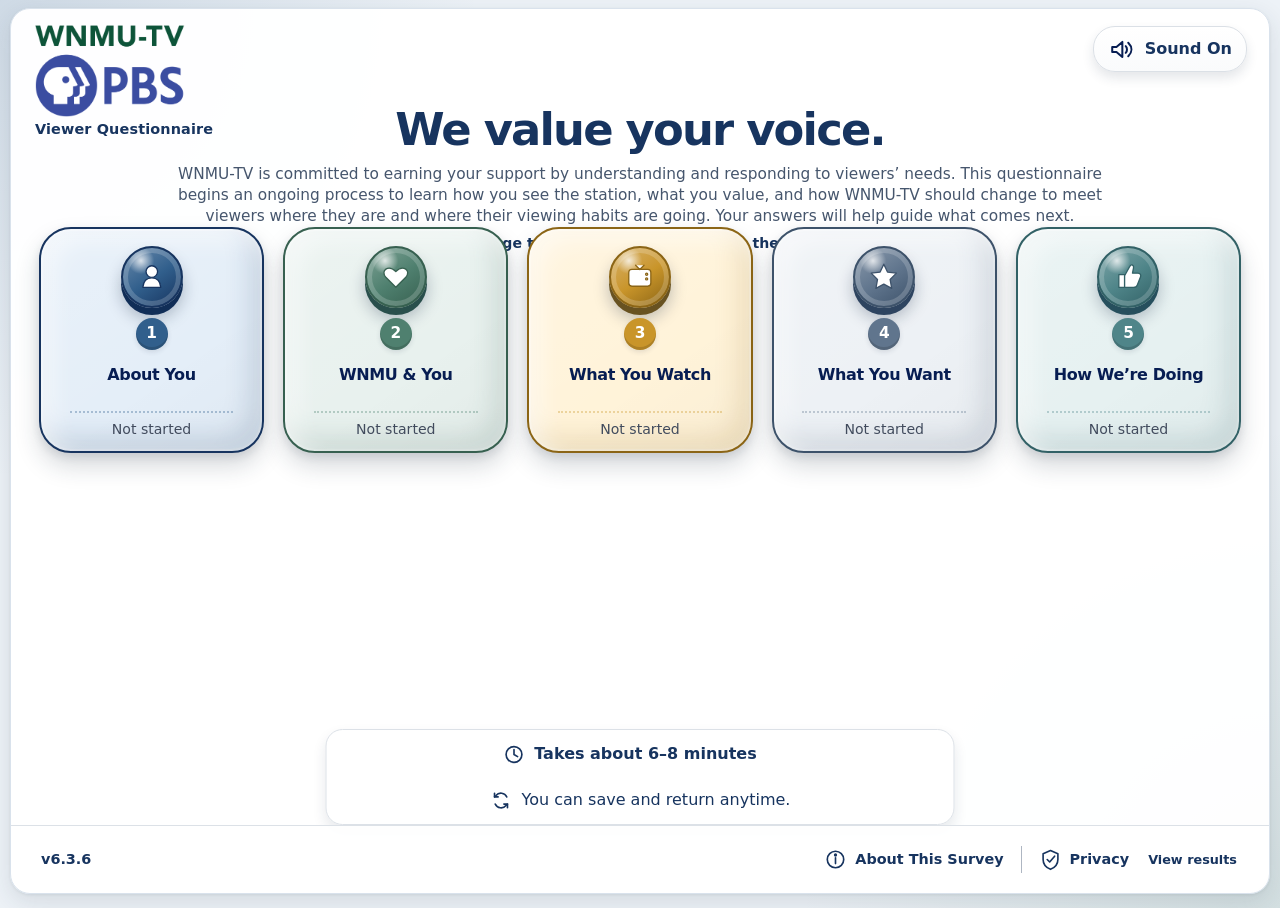
==== index.html @ c51ee801 "Add compact desktop landing layout" ====
<!doctype html>
<html lang="en">
<head>
  <meta charset="utf-8" />
  <meta name="viewport" content="width=device-width, initial-scale=1" />
  <meta name="description" content="WNMU-TV viewer questionnaire about viewing habits, programming interests, and community needs." />
  <meta name="theme-color" content="#17345f" />
  <title>WNMU-TV Viewer Questionnaire</title>
  <link rel="stylesheet" href="css/styles.css" />
  <link rel="stylesheet" href="css/questionnaire-revision.css" />
  <link rel="stylesheet" href="css/phone-layout.css" />
  <link rel="stylesheet" href="css/stage-interface.css?v=6.3.6" />
  <link rel="stylesheet" href="css/brand.css?v=6.3.6" />
</head>
<body class="public-survey-page approved-stage-interface">
  <a class="skip-link" href="#stageHub">Skip to questionnaire stages</a>

  <main id="surveyApp" class="survey-frame" data-view="hub" aria-label="WNMU-TV Viewer Questionnaire">
    <div class="brand-block" aria-label="WNMU-TV Viewer Questionnaire">
      <img class="brand-logo" src="assets/WNMU-TV_Logo_2-Line.png" alt="WNMU-TV PBS" />
      <span class="wordmark-sub">Viewer Questionnaire</span>
    </div>

    <button class="sound-toggle" id="soundToggle" type="button" aria-pressed="true">Sound On</button>

    <section id="welcomePanel" class="welcome-panel app-panel">
      <div class="welcome-copy">
        <h1 id="survey-title">We value your voice.</h1>
        <p class="lead">WNMU-TV is committed to earning your support by understanding and responding to viewers’ needs. This questionnaire begins an ongoing process to learn how you see the station, what you value, and how WNMU-TV should change to meet viewers where they are and where their viewing habits are going. Your answers will help guide what comes next.</p>
        <p class="welcome-instruction">Choose any stage to begin. You may complete them in any order.</p>
      </div>

      <div id="resumeBlock" class="resume-block" hidden>
        <div>
          <strong>Your answers are saved.</strong>
          <p id="resumeDetails"></p>
        </div>
        <div class="button-row">
          <button class="button primary" id="resumeSurvey" type="button">Continue where I left off</button>
          <button class="button quiet" id="discardDraft" type="button">Start over</button>
        </div>
      </div>

      <div class="survey-facts" aria-label="Questionnaire details">
        <span class="survey-fact">
          <svg viewBox="0 0 32 32" aria-hidden="true"><circle cx="16" cy="16" r="11" /><path d="M16 9v7l5 3" /></svg>
          <strong>Takes about 6–8 minutes</strong>
        </span>
        <span class="fact-divider" aria-hidden="true"></span>
        <span class="survey-fact">
          <svg viewBox="0 0 32 32" aria-hidden="true"><path d="M24 11a9 9 0 0 0-15-2l-2 2" /><path d="M7 6v5h5" /><path d="M8 21a9 9 0 0 0 15 2l2-2" /><path d="M25 26v-5h-5" /></svg>
          <span>You can save and return anytime.</span>
        </span>
      </div>
    </section>

    <nav id="stageHub" class="stage-hub" aria-label="Questionnaire stages">
      <button class="stage-card stage-blue" type="button" data-stage-id="about_you" data-status="not_started" style="--stage-progress:0%;">
        <span class="stage-icon" aria-hidden="true">
          <svg viewBox="0 0 64 64"><circle cx="32" cy="22" r="11" /><path d="M15 52c1-12 8-18 17-18s16 6 17 18z" /></svg>
        </span>
        <span class="stage-number">1</span>
        <strong>About You</strong>
        <span class="stage-divider" aria-hidden="true"></span>
        <span class="stage-status">Not started</span>
        <span class="stage-gray-sweep" aria-hidden="true"></span>
      </button>

      <button class="stage-card stage-green" type="button" data-stage-id="wnmu_you" data-status="not_started" style="--stage-progress:0%;">
        <span class="stage-icon" aria-hidden="true">
          <svg viewBox="0 0 64 64"><path d="M32 52 13 33C2 20 18 8 32 22 46 8 62 20 51 33z" /></svg>
        </span>
        <span class="stage-number">2</span>
        <strong>WNMU &amp; You</strong>
        <span class="stage-divider" aria-hidden="true"></span>
        <span class="stage-status">Not started</span>
        <span class="stage-gray-sweep" aria-hidden="true"></span>
      </button>

      <button class="stage-card stage-orange" type="button" data-stage-id="what_watch" data-status="not_started" style="--stage-progress:0%;">
        <span class="stage-icon" aria-hidden="true">
          <svg viewBox="0 0 64 64"><rect x="11" y="18" width="42" height="32" rx="6" /><path d="m24 10 8 8 8-8" /><circle cx="45" cy="27" r="2" /><circle cx="45" cy="36" r="2" /></svg>
        </span>
        <span class="stage-number">3</span>
        <strong>What You Watch</strong>
        <span class="stage-divider" aria-hidden="true"></span>
        <span class="stage-status">Not started</span>
        <span class="stage-gray-sweep" aria-hidden="true"></span>
      </button>

      <button class="stage-card stage-purple" type="button" data-stage-id="what_want" data-status="not_started" style="--stage-progress:0%;">
        <span class="stage-icon" aria-hidden="true">
          <svg viewBox="0 0 64 64"><path d="m32 8 7 15 17 2-12 12 3 17-15-8-15 8 3-17L8 25l17-2z" /></svg>
        </span>
        <span class="stage-number">4</span>
        <strong>What You Want</strong>
        <span class="stage-divider" aria-hidden="true"></span>
        <span class="stage-status">Not started</span>
        <span class="stage-gray-sweep" aria-hidden="true"></span>
      </button>

      <button class="stage-card stage-teal" type="button" data-stage-id="how_doing" data-status="not_started" style="--stage-progress:0%;">
        <span class="stage-icon" aria-hidden="true">
          <svg viewBox="0 0 64 64"><path d="M24 52H13V28h11z" /><path d="M24 30 34 12c3-5 8-2 7 3l-2 10h10c5 0 7 4 5 8l-6 15c-1 3-4 4-7 4H24z" /></svg>
        </span>
        <span class="stage-number">5</span>
        <strong>How We’re Doing</strong>
        <span class="stage-divider" aria-hidden="true"></span>
        <span class="stage-status">Not started</span>
        <span class="stage-gray-sweep" aria-hidden="true"></span>
      </button>
    </nav>

    <section id="questionnairePanel" class="app-panel questionnaire-panel" hidden>
      <div class="questionnaire-toolbar">
        <div>
          <span id="sectionPosition">Stage 1 of 5</span>
          <strong id="saveStatus">Answers save automatically</strong>
        </div>
        <button class="text-button" id="returnToStages" type="button">Return to stages</button>
      </div>

      <div class="progress-wrap" aria-hidden="true">
        <div class="progress-track"><span id="progressBar"></span></div>
        <span id="progressText">0% of this stage</span>
      </div>

      <div class="questionnaire-layout">
        <aside class="section-nav" aria-label="Pages in this stage"><div id="sectionTabs"></div></aside>
        <div class="section-viewport"><div id="sectionStage" class="section-stage"></div></div>
      </div>

      <p id="pageError" class="form-error" aria-live="assertive"></p>
      <div class="form-actions questionnaire-actions">
        <button class="button secondary" id="prevSection" type="button">Previous</button>
        <div class="action-spacer"></div>
        <button class="button primary" id="nextSection" type="button">Next</button>
        <button class="button primary" id="completeStage" type="button" hidden>Complete stage</button>
        <button class="button primary" id="submitSurvey" type="button" hidden>Submit questionnaire</button>
      </div>
    </section>

    <section id="completePanel" class="app-panel completion-panel" hidden>
      <div class="completion-mark" aria-hidden="true">✓</div>
      <p class="eyebrow">Questionnaire complete</p>
      <h2>Thank you for helping WNMU-TV better understand its viewers and communities.</h2>
      <p>Your response has been recorded. Thank you for taking part.</p>
      <div class="button-row centered"><button class="button secondary" id="newResponse" type="button">Return to stages</button></div>
    </section>

    <footer class="survey-frame-footer">
      <div class="build-status"><span id="versionLabel">v6.3.6</span></div>
      <div class="footer-links">
        <button class="footer-link" type="button" data-dialog-open="aboutSurveyDialog">
          <svg viewBox="0 0 28 28" aria-hidden="true"><circle cx="14" cy="14" r="10" /><path d="M14 12v7" /><circle cx="14" cy="8.5" r="1" /></svg>
          About This Survey
        </button>
        <span class="footer-divider" aria-hidden="true"></span>
        <button class="footer-link" type="button" data-dialog-open="privacyDialog">
          <svg viewBox="0 0 28 28" aria-hidden="true"><path d="M14 3 23 7v7c0 6-4 10-9 12-5-2-9-6-9-12V7z" /><path d="m10 14 3 3 6-7" /></svg>
          Privacy
        </button>
        <a class="footer-link test-results-link" href="results.html">View results</a>
      </div>
    </footer>
  </main>

  <dialog id="aboutSurveyDialog">
    <h2>About this survey</h2>
    <p>This five-stage questionnaire asks about who WNMU-TV reaches, how people watch, what they value, and where the station should improve. Most questions are optional, and some questions change based on earlier answers.</p>
    <button class="button primary" type="button" data-dialog-close>Close</button>
  </dialog>

  <dialog id="privacyDialog">
    <h2>Privacy in this test version</h2>
    <p>Drafts and submitted test responses are stored only in this browser. A random respondent ID supports linked questionnaires without putting a name or email address in answer records. If you separately request contact after submitting, that name and email are stored in a separate local contact record and research results show only an aggregate request count. Public production will require approved protected storage and a final privacy notice.</p>
    <button class="button primary" type="button" data-dialog-close>Close</button>
  </dialog>

  <script src="js/config.js?v=6.3.0-test"></script>
  <script src="js/questions.js?v=6.3.0-test"></script>
  <script src="js/storage.js?v=6.3.0-test"></script>
  <script src="js/stage-interface.js?v=6.3.0-test"></script>
  <script src="js/app.js?v=thank-you-clean-20260721"></script>
  <script src="js/phone-layout.js?v=6.3.0-test"></script>
</body>
</html>
---- css/styles.css ----
:root {
  --ink: #173042;
  --ink-soft: #466173;
  --navy: #12344a;
  --navy-deep: #0b2637;
  --lake: #1e7890;
  --lake-light: #dff3f6;
  --gold: #e3ad3d;
  --gold-soft: #fff2d3;
  --paper: #f6f4ee;
  --white: #ffffff;
  --line: #d5dfe3;
  --line-dark: #aebfc7;
  --success: #28785e;
  --danger: #a33a33;
  --shadow: 0 18px 50px rgba(14, 44, 61, 0.12);
  --radius: 22px;
  --radius-small: 13px;
  --container: 1180px;
  --transition: 180ms ease;
}

* {
  box-sizing: border-box;
}

html {
  scroll-behavior: smooth;
}

body {
  margin: 0;
  color: var(--ink);
  background: var(--paper);
  font-family: Inter, ui-sans-serif, system-ui, -apple-system, BlinkMacSystemFont, "Segoe UI", sans-serif;
  line-height: 1.55;
}

button,
input,
select,
textarea {
  font: inherit;
}

button,
a {
  -webkit-tap-highlight-color: transparent;
}

button:focus-visible,
a:focus-visible,
input:focus-visible,
select:focus-visible,
textarea:focus-visible {
  outline: 3px solid rgba(227, 173, 61, 0.75);
  outline-offset: 3px;
}

h1,
h2,
h3,
p {
  margin-top: 0;
}

h1,
h2,
h3 {
  line-height: 1.13;
  letter-spacing: -0.025em;
}

h1 {
  max-width: 900px;
  font-size: clamp(2.5rem, 6vw, 5.3rem);
  margin-bottom: 1.25rem;
}

h2 {
  font-size: clamp(1.8rem, 3.4vw, 3rem);
  margin-bottom: 0.8rem;
}

h3 {
  font-size: 1.25rem;
}

p:last-child {
  margin-bottom: 0;
}

a {
  color: inherit;
}

[hidden] {
  display: none !important;
}

.container {
  width: min(calc(100% - 40px), var(--container));
  margin-inline: auto;
}

.skip-link {
  position: fixed;
  left: 16px;
  top: 12px;
  z-index: 1000;
  transform: translateY(-180%);
  padding: 10px 14px;
  color: var(--white);
  background: var(--navy-deep);
  border-radius: 8px;
  text-decoration: none;
}

.skip-link:focus {
  transform: none;
}

.site-header {
  position: sticky;
  top: 0;
  z-index: 50;
  background: rgba(246, 244, 238, 0.94);
  backdrop-filter: blur(14px);
  border-bottom: 1px solid rgba(18, 52, 74, 0.08);
}

.header-inner {
  min-height: 82px;
  display: flex;
  align-items: center;
  justify-content: space-between;
  gap: 32px;
}

.wordmark {
  display: inline-flex;
  flex-direction: column;
  text-decoration: none;
}

.wordmark-main {
  color: var(--navy);
  font-weight: 900;
  font-size: 1.45rem;
  line-height: 1;
  letter-spacing: 0.04em;
}

.wordmark-sub {
  margin-top: 4px;
  color: var(--lake);
  font-size: 0.72rem;
  font-weight: 800;
  letter-spacing: 0.08em;
  text-transform: uppercase;
}

.site-header nav {
  display: flex;
  flex-wrap: wrap;
  gap: 20px;
}

.site-header nav a {
  color: var(--ink-soft);
  font-size: 0.9rem;
  font-weight: 750;
  text-decoration: none;
}

.site-header nav a:hover {
  color: var(--navy);
}

.hero {
  position: relative;
  overflow: hidden;
  padding: clamp(70px, 10vw, 128px) 0 clamp(80px, 11vw, 142px);
  color: var(--white);
  background:
    radial-gradient(circle at 82% 30%, rgba(40, 170, 191, 0.34), transparent 24%),
    linear-gradient(135deg, var(--navy-deep), var(--navy) 58%, #164f65);
}

.hero::after {
  content: "";
  position: absolute;
  inset: auto -8% -55% 44%;
  height: 70%;
  border-radius: 50%;
  border: 1px solid rgba(255, 255, 255, 0.16);
  box-shadow: 0 0 0 60px rgba(255, 255, 255, 0.025), 0 0 0 120px rgba(255, 255, 255, 0.018);
}

.hero-grid {
  position: relative;
  z-index: 1;
  display: grid;
  grid-template-columns: minmax(0, 1.35fr) minmax(290px, 0.65fr);
  gap: clamp(42px, 7vw, 96px);
  align-items: center;
}

.eyebrow {
  margin-bottom: 12px;
  color: var(--lake);
  font-size: 0.78rem;
  font-weight: 900;
  letter-spacing: 0.13em;
  text-transform: uppercase;
}

.hero .eyebrow {
  color: #9fe5ef;
}

.lead {
  max-width: 790px;
  color: rgba(255, 255, 255, 0.78);
  font-size: clamp(1.03rem, 2vw, 1.27rem);
}

.hero-actions,
.button-row,
.form-actions {
  display: flex;
  flex-wrap: wrap;
  gap: 12px;
  align-items: center;
}

.hero-actions {
  margin-top: 30px;
}

.button {
  appearance: none;
  display: inline-flex;
  min-height: 48px;
  align-items: center;
  justify-content: center;
  padding: 12px 19px;
  border: 1px solid transparent;
  border-radius: 999px;
  font-weight: 850;
  text-decoration: none;
  cursor: pointer;
  transition: transform var(--transition), box-shadow var(--transition), background var(--transition), color var(--transition), border-color var(--transition);
}

.button:hover:not(:disabled) {
  transform: translateY(-2px);
}

.button:disabled {
  opacity: 0.45;
  cursor: not-allowed;
}

.button.primary {
  color: var(--navy-deep);
  background: var(--gold);
  box-shadow: 0 10px 26px rgba(227, 173, 61, 0.22);
}

.button.primary:hover:not(:disabled) {
  background: #edbb50;
}

.button.secondary {
  color: var(--navy);
  background: var(--white);
  border-color: var(--line-dark);
}

.button.ghost {
  color: var(--white);
  background: rgba(255, 255, 255, 0.08);
  border-color: rgba(255, 255, 255, 0.3);
}

.button.quiet {
  min-height: 42px;
  padding: 9px 15px;
  color: var(--ink-soft);
  background: transparent;
  border-color: var(--line);
}

.text-button {
  appearance: none;
  padding: 0;
  color: var(--lake);
  background: transparent;
  border: 0;
  font-weight: 800;
  text-decoration: underline;
  text-underline-offset: 3px;
  cursor: pointer;
}

.trust-strip {
  display: flex;
  flex-wrap: wrap;
  gap: 8px;
  margin-top: 32px;
}

.trust-strip span {
  padding: 7px 11px;
  border: 1px solid rgba(255, 255, 255, 0.18);
  border-radius: 999px;
  color: rgba(255, 255, 255, 0.72);
  font-size: 0.78rem;
  font-weight: 750;
}

.hero-visual {
  min-height: 350px;
  display: flex;
  flex-direction: column;
  justify-content: center;
}

.signal-card {
  width: min(100%, 350px);
  padding: 21px 23px;
  border: 1px solid rgba(255, 255, 255, 0.18);
  border-radius: 18px;
  background: rgba(255, 255, 255, 0.09);
  box-shadow: 0 18px 45px rgba(0, 0, 0, 0.16);
  backdrop-filter: blur(8px);
}

.signal-card + .signal-card {
  margin-top: 13px;
}

.signal-card.offset {
  margin-left: 28px;
}

.signal-card.offset-more {
  margin-left: 56px;
}

.signal-card strong {
  display: block;
  margin-bottom: 4px;
  font-size: 1rem;
}

.signal-card p {
  color: rgba(255, 255, 255, 0.68);
  font-size: 0.9rem;
}

.signal-dot {
  float: right;
  width: 11px;
  height: 11px;
  margin-top: 4px;
  border-radius: 50%;
  background: #9fe5ef;
  box-shadow: 0 0 0 6px rgba(159, 229, 239, 0.12);
}

.overview-section {
  padding: 76px 0;
}

.overview-grid {
  display: grid;
  grid-template-columns: repeat(4, minmax(0, 1fr));
  gap: 18px;
}

.overview-card {
  min-height: 250px;
  padding: 28px;
  border: 1px solid var(--line);
  border-radius: var(--radius);
  background: rgba(255, 255, 255, 0.68);
}

.overview-card > span {
  display: inline-flex;
  width: 38px;
  height: 38px;
  align-items: center;
  justify-content: center;
  margin-bottom: 34px;
  border-radius: 50%;
  color: var(--navy);
  background: var(--gold-soft);
  font-weight: 900;
}

.overview-card h2 {
  font-size: 1.35rem;
}

.overview-card p {
  color: var(--ink-soft);
  font-size: 0.94rem;
}

.survey-shell {
  padding: 30px 0 100px;
}

.survey-container {
  position: relative;
}

.app-panel {
  padding: clamp(24px, 4vw, 52px);
  border: 1px solid var(--line);
  border-radius: 30px;
  background: var(--white);
  box-shadow: var(--shadow);
}

.panel-heading {
  max-width: 820px;
  margin-bottom: 30px;
}

.panel-heading p:not(.eyebrow),
.section-page-head p,
.question-help {
  color: var(--ink-soft);
}

.local-note,
.resume-block {
  display: flex;
  justify-content: space-between;
  gap: 24px;
  align-items: center;
  padding: 20px 22px;
  border-radius: var(--radius-small);
}

.local-note {
  margin-bottom: 20px;
  background: var(--lake-light);
}

.local-note strong,
.resume-block strong {
  display: block;
  margin-bottom: 3px;
}

.local-note p,
.resume-block p {
  color: var(--ink-soft);
  font-size: 0.92rem;
}

.resume-block {
  margin-top: 16px;
  border: 1px solid #ecd49b;
  background: #fff9ea;
}

.roomy {
  margin-top: 28px;
}

.question-stack {
  display: grid;
  gap: 22px;
}

.question-card {
  min-width: 0;
  margin: 0;
  padding: 24px;
  border: 1px solid var(--line);
  border-radius: 18px;
  background: #fbfcfc;
}

.question-card legend {
  width: 100%;
  display: grid;
  grid-template-columns: 32px minmax(0, 1fr) auto;
  gap: 11px;
  align-items: start;
  padding: 0;
  font-weight: 850;
}

.question-number {
  display: inline-flex;
  width: 28px;
  height: 28px;
  align-items: center;
  justify-content: center;
  border-radius: 50%;
  color: var(--white);
  background: var(--navy);
  font-size: 0.78rem;
}

.question-label {
  padding-top: 2px;
  font-size: 1.02rem;
}

.optional-badge,
.required-badge {
  margin-top: 3px;
  padding: 4px 8px;
  border-radius: 999px;
  font-size: 0.67rem;
  letter-spacing: 0.06em;
  text-transform: uppercase;
}

.optional-badge {
  color: var(--ink-soft);
  background: #edf1f2;
}

.required-badge {
  color: #6e5010;
  background: var(--gold-soft);
}

.question-help {
  margin: 9px 0 17px 43px;
  font-size: 0.88rem;
}

.choice-grid {
  display: grid;
  grid-template-columns: repeat(2, minmax(0, 1fr));
  gap: 10px;
  margin-top: 18px;
}

.choice {
  position: relative;
  display: flex;
  min-height: 48px;
  align-items: center;
  gap: 10px;
  padding: 12px 14px;
  border: 1px solid var(--line);
  border-radius: 12px;
  color: var(--ink);
  background: var(--white);
  cursor: pointer;
  transition: border-color var(--transition), background var(--transition), transform var(--transition);
}

.choice:hover {
  border-color: var(--lake);
  transform: translateY(-1px);
}

.choice:has(input:checked) {
  border-color: var(--lake);
  background: var(--lake-light);
  box-shadow: inset 0 0 0 1px var(--lake);
}

.choice input,
.matrix-choice input {
  width: 18px;
  height: 18px;
  flex: 0 0 auto;
  accent-color: var(--lake);
}

.scale-row {
  display: grid;
  grid-template-columns: repeat(6, minmax(90px, 1fr));
  gap: 8px;
  margin-top: 18px;
}

.scale-choice {
  min-height: 72px;
  flex-direction: column;
  align-items: flex-start;
  justify-content: center;
  font-size: 0.8rem;
}

.text-control,
.select-control {
  width: 100%;
  margin-top: 18px;
  padding: 13px 14px;
  color: var(--ink);
  border: 1px solid var(--line-dark);
  border-radius: 11px;
  background: var(--white);
}

.textarea-control {
  min-height: 116px;
  resize: vertical;
}

.question-message,
.form-error {
  min-height: 1.2em;
  margin: 10px 0 0;
  color: var(--danger);
  font-size: 0.86rem;
  font-weight: 750;
}

.form-actions {
  margin-top: 30px;
  padding-top: 24px;
  border-top: 1px solid var(--line);
}

.tailored-summary {
  display: grid;
  grid-template-columns: 120px 145px minmax(0, 1fr);
  gap: 16px;
  align-items: stretch;
}

.summary-stat,
.summary-copy {
  padding: 20px;
  border-radius: 16px;
  background: #f5f8f8;
}

.summary-stat span {
  display: block;
  color: var(--lake);
  font-size: 2.4rem;
  font-weight: 900;
  line-height: 1;
}

.summary-stat strong {
  display: block;
  margin-top: 7px;
  color: var(--ink-soft);
  font-size: 0.76rem;
  text-transform: uppercase;
  letter-spacing: 0.06em;
}

.summary-copy p {
  color: var(--ink-soft);
}

.route-list {
  display: grid;
  grid-template-columns: repeat(2, minmax(0, 1fr));
  gap: 9px;
  margin: 24px 0 0;
  padding: 0;
  list-style: none;
  counter-reset: route;
}

.route-list li {
  display: grid;
  grid-template-columns: 130px minmax(0, 1fr);
  gap: 12px;
  padding: 14px 16px;
  border: 1px solid var(--line);
  border-radius: 12px;
}

.route-list li span {
  color: var(--lake);
  font-size: 0.75rem;
  font-weight: 850;
  text-transform: uppercase;
  letter-spacing: 0.05em;
}

.questionnaire-panel {
  overflow: hidden;
}

.questionnaire-toolbar,
.progress-wrap {
  display: flex;
  justify-content: space-between;
  gap: 20px;
  align-items: center;
}

.questionnaire-toolbar > div {
  display: flex;
  flex-direction: column;
}

.questionnaire-toolbar span {
  color: var(--lake);
  font-size: 0.75rem;
  font-weight: 850;
  text-transform: uppercase;
  letter-spacing: 0.07em;
}

.questionnaire-toolbar strong {
  color: var(--ink-soft);
  font-size: 0.83rem;
}

.progress-wrap {
  margin: 20px 0 26px;
}

.progress-track {
  height: 9px;
  flex: 1;
  overflow: hidden;
  border-radius: 999px;
  background: #e8edef;
}

.progress-track span {
  display: block;
  width: 0;
  height: 100%;
  border-radius: inherit;
  background: linear-gradient(90deg, var(--lake), #48a9ba);
  transition: width 260ms ease;
}

.progress-wrap > span {
  color: var(--ink-soft);
  font-size: 0.82rem;
  white-space: nowrap;
}

.questionnaire-layout {
  display: grid;
  grid-template-columns: 210px minmax(0, 1fr);
  gap: 30px;
  align-items: start;
}

.section-nav {
  position: sticky;
  top: 110px;
}

.section-nav > div {
  display: grid;
  gap: 7px;
}

.section-tab {
  appearance: none;
  width: 100%;
  display: grid;
  grid-template-columns: 28px minmax(0, 1fr);
  gap: 9px;
  align-items: center;
  padding: 10px;
  color: var(--ink-soft);
  background: transparent;
  border: 1px solid transparent;
  border-radius: 10px;
  text-align: left;
  font-size: 0.8rem;
  font-weight: 750;
  cursor: pointer;
}

.section-tab span {
  display: inline-flex;
  width: 25px;
  height: 25px;
  align-items: center;
  justify-content: center;
  border-radius: 50%;
  background: #e9eef0;
  font-size: 0.72rem;
}

.section-tab.current {
  color: var(--navy);
  border-color: #b9dce2;
  background: var(--lake-light);
}

.section-tab.current span {
  color: var(--white);
  background: var(--lake);
}

.section-tab.completed span {
  color: var(--white);
  background: var(--success);
}

.section-viewport {
  min-width: 0;
  overflow: hidden;
}

.section-stage {
  transform: translateX(0);
  opacity: 1;
  transition: transform 180ms ease, opacity 180ms ease;
}

.section-stage.exit-left {
  transform: translateX(-7%);
  opacity: 0;
}

.section-stage.exit-right {
  transform: translateX(7%);
  opacity: 0;
}

.section-stage.enter-right {
  transform: translateX(7%);
  opacity: 0;
}

.section-stage.enter-left {
  transform: translateX(-7%);
  opacity: 0;
}

.section-page-head {
  margin-bottom: 24px;
}

.section-page-head h2:focus {
  outline: none;
}

.matrix-wrap {
  width: 100%;
  margin-top: 18px;
  overflow-x: auto;
  border: 1px solid var(--line);
  border-radius: 14px;
  background: var(--white);
}

.matrix-table {
  width: 100%;
  min-width: 810px;
  border-collapse: collapse;
}

.matrix-table th,
.matrix-table td {
  padding: 11px 9px;
  border-bottom: 1px solid var(--line);
  text-align: center;
  vertical-align: middle;
}

.matrix-table thead th {
  position: sticky;
  top: 0;
  z-index: 2;
  color: var(--ink-soft);
  background: #f1f5f6;
  font-size: 0.68rem;
  text-transform: uppercase;
  letter-spacing: 0.04em;
}

.matrix-table thead th:first-child,
.matrix-table tbody th {
  width: 42%;
  text-align: left;
}

.matrix-table tbody th {
  color: var(--ink);
  background: #fbfcfc;
  font-size: 0.85rem;
}

.matrix-table tbody tr:last-child th,
.matrix-table tbody tr:last-child td {
  border-bottom: 0;
}

.matrix-table tbody tr:has(input:checked) th {
  color: var(--navy);
}

.matrix-choice {
  display: inline-flex;
  width: 34px;
  height: 34px;
  align-items: center;
  justify-content: center;
  border-radius: 50%;
  cursor: pointer;
}

.matrix-choice:hover {
  background: var(--lake-light);
}

.action-spacer {
  flex: 1;
}

.completion-panel {
  text-align: center;
}

.completion-mark {
  width: 72px;
  height: 72px;
  display: inline-flex;
  align-items: center;
  justify-content: center;
  margin-bottom: 22px;
  border-radius: 50%;
  color: var(--white);
  background: var(--success);
  font-size: 2rem;
  font-weight: 900;
}

.centered {
  justify-content: center;
  margin-top: 26px;
}

.site-footer {
  padding: 52px 0;
  color: rgba(255, 255, 255, 0.76);
  background: var(--navy-deep);
}

.footer-grid {
  display: grid;
  grid-template-columns: repeat(3, minmax(0, 1fr));
  gap: 28px;
}

.footer-grid strong {
  display: block;
  margin-bottom: 8px;
  color: var(--white);
}

.footer-grid p {
  font-size: 0.84rem;
}

.sr-only {
  position: absolute !important;
  width: 1px !important;
  height: 1px !important;
  padding: 0 !important;
  margin: -1px !important;
  overflow: hidden !important;
  clip: rect(0, 0, 0, 0) !important;
  white-space: nowrap !important;
  border: 0 !important;
}

/* Results page */
.results-hero {
  padding: 72px 0;
  color: var(--white);
  background: linear-gradient(135deg, var(--navy-deep), var(--navy), #18566d);
}

.results-hero h1 {
  font-size: clamp(2.3rem, 5vw, 4.4rem);
}

.results-shell {
  padding: 54px 0 90px;
}

.result-controls,
.filter-panel,
.metric-grid,
.result-section {
  margin-bottom: 24px;
  padding: 24px;
  border: 1px solid var(--line);
  border-radius: 18px;
  background: var(--white);
}

.result-controls {
  display: flex;
  flex-wrap: wrap;
  gap: 12px;
  align-items: center;
}

.file-button input {
  position: absolute;
  width: 1px;
  height: 1px;
  opacity: 0;
}

.data-status {
  margin-left: auto;
  color: var(--ink-soft);
  font-size: 0.86rem;
  font-weight: 750;
}

.filter-grid {
  display: grid;
  grid-template-columns: repeat(5, minmax(0, 1fr));
  gap: 12px;
}

.filter-grid label {
  display: grid;
  gap: 6px;
  color: var(--ink-soft);
  font-size: 0.76rem;
  font-weight: 800;
  text-transform: uppercase;
  letter-spacing: 0.04em;
}

.filter-grid select {
  width: 100%;
  padding: 10px;
  color: var(--ink);
  border: 1px solid var(--line-dark);
  border-radius: 9px;
  background: var(--white);
}

.metric-grid {
  display: grid;
  grid-template-columns: repeat(4, minmax(0, 1fr));
  gap: 14px;
  border: 0;
  padding: 0;
  background: transparent;
}

.metric-card {
  padding: 22px;
  border: 1px solid var(--line);
  border-radius: 16px;
  background: var(--white);
}

.metric-card span {
  display: block;
  color: var(--lake);
  font-size: 2.25rem;
  font-weight: 900;
  line-height: 1;
}

.metric-card strong {
  display: block;
  margin-top: 8px;
}

.metric-card p {
  color: var(--ink-soft);
  font-size: 0.78rem;
}

.result-grid {
  display: grid;
  grid-template-columns: repeat(2, minmax(0, 1fr));
  gap: 24px;
}

.result-section h2 {
  font-size: 1.55rem;
}

.result-section > p {
  color: var(--ink-soft);
  font-size: 0.9rem;
}

.bar-list {
  display: grid;
  gap: 12px;
  margin-top: 18px;
}

.bar-item {
  display: grid;
  grid-template-columns: minmax(120px, 1fr) minmax(130px, 1.3fr) 58px;
  gap: 10px;
  align-items: center;
}

.bar-label {
  font-size: 0.84rem;
  font-weight: 750;
}

.bar-track {
  height: 10px;
  overflow: hidden;
  border-radius: 999px;
  background: #e8edef;
}

.bar-track span {
  display: block;
  height: 100%;
  border-radius: inherit;
  background: var(--lake);
}

.bar-value {
  color: var(--ink-soft);
  font-size: 0.78rem;
  text-align: right;
}

.data-table-wrap {
  overflow-x: auto;
}

.data-table {
  width: 100%;
  border-collapse: collapse;
  margin-top: 16px;
  font-size: 0.84rem;
}

.data-table th,
.data-table td {
  padding: 10px;
  border-bottom: 1px solid var(--line);
  text-align: left;
}

.data-table thead th {
  color: var(--ink-soft);
  font-size: 0.7rem;
  text-transform: uppercase;
  letter-spacing: 0.05em;
}

.gap-high {
  color: var(--danger);
  font-weight: 850;
}

.comment-list {
  display: grid;
  gap: 10px;
  max-height: 430px;
  overflow-y: auto;
  margin-top: 16px;
}

.comment-card {
  padding: 13px 14px;
  border-left: 4px solid var(--lake);
  background: #f5f8f8;
  font-size: 0.88rem;
}

.empty-state {
  padding: 46px 22px;
  color: var(--ink-soft);
  border: 1px dashed var(--line-dark);
  border-radius: 15px;
  text-align: center;
}

.danger-button {
  color: var(--danger) !important;
  border-color: #e4b8b5 !important;
}

@media (max-width: 980px) {
  .hero-grid,
  .questionnaire-layout {
    grid-template-columns: 1fr;
  }

  .hero-visual {
    min-height: 0;
  }

  .signal-card.offset,
  .signal-card.offset-more {
    margin-left: 0;
  }

  .overview-grid {
    grid-template-columns: repeat(2, minmax(0, 1fr));
  }

  .section-nav {
    position: static;
    overflow-x: auto;
  }

  .section-nav > div {
    display: flex;
    min-width: max-content;
    padding-bottom: 4px;
  }

  .section-tab {
    width: auto;
    min-width: 145px;
  }

  .scale-row {
    grid-template-columns: repeat(3, minmax(0, 1fr));
  }

  .filter-grid {
    grid-template-columns: repeat(3, minmax(0, 1fr));
  }
}

@media (max-width: 760px) {
  .container {
    width: min(calc(100% - 24px), var(--container));
  }

  .site-header {
    position: static;
  }

  .header-inner {
    min-height: auto;
    padding: 18px 0;
    align-items: flex-start;
    flex-direction: column;
  }

  .site-header nav {
    gap: 12px 16px;
  }

  .hero {
    padding: 62px 0 74px;
  }

  .overview-grid,
  .choice-grid,
  .route-list,
  .footer-grid,
  .result-grid,
  .metric-grid {
    grid-template-columns: 1fr;
  }

  .overview-card {
    min-height: 0;
  }

  .overview-card > span {
    margin-bottom: 18px;
  }

  .app-panel {
    padding: 22px 16px;
    border-radius: 20px;
  }

  .local-note,
  .resume-block,
  .tailored-summary {
    grid-template-columns: 1fr;
    flex-direction: column;
    align-items: flex-start;
  }

  .tailored-summary {
    display: grid;
  }

  .route-list li {
    grid-template-columns: 1fr;
    gap: 3px;
  }

  .question-card {
    padding: 18px 14px;
  }

  .question-card legend {
    grid-template-columns: 30px minmax(0, 1fr);
  }

  .optional-badge,
  .required-badge {
    grid-column: 2;
    justify-self: start;
  }

  .question-help {
    margin-left: 0;
  }

  .scale-row {
    grid-template-columns: repeat(2, minmax(0, 1fr));
  }

  .questionnaire-toolbar,
  .progress-wrap {
    align-items: flex-start;
    flex-direction: column;
  }

  .progress-track {
    width: 100%;
    flex: auto;
  }

  .questionnaire-actions {
    align-items: stretch;
  }

  .questionnaire-actions .button {
    width: 100%;
  }

  .action-spacer {
    display: none;
  }

  .filter-grid {
    grid-template-columns: 1fr;
  }

  .data-status {
    width: 100%;
    margin-left: 0;
  }

  .bar-item {
    grid-template-columns: 1fr 58px;
  }

  .bar-track {
    grid-column: 1 / -1;
    grid-row: 2;
  }
}

@media (prefers-reduced-motion: reduce) {
  *,
  *::before,
  *::after {
    scroll-behavior: auto !important;
    transition-duration: 0.001ms !important;
    animation-duration: 0.001ms !important;
    animation-iteration-count: 1 !important;
  }
}

/* Public questionnaire simplification */
.public-survey-page {
  min-height: 100vh;
  background:
    radial-gradient(circle at 82% 8%, rgba(30, 120, 144, 0.13), transparent 26%),
    var(--paper);
}

.public-header .header-inner {
  justify-content: flex-start;
}

.public-survey-shell {
  min-height: calc(100vh - 82px);
  display: flex;
  align-items: flex-start;
  padding: clamp(42px, 7vw, 86px) 0 80px;
}

.public-survey-container {
  width: min(calc(100% - 40px), 1040px);
}

.welcome-panel {
  overflow: hidden;
  padding: clamp(34px, 6vw, 72px);
  border-top: 8px solid var(--lake);
}

.welcome-copy {
  max-width: 850px;
}

.welcome-panel h1 {
  max-width: 850px;
  margin-bottom: 20px;
  font-size: clamp(2.35rem, 5vw, 4.7rem);
}

.welcome-panel .lead {
  max-width: 790px;
  color: var(--ink-soft);
  font-size: clamp(1.05rem, 2vw, 1.28rem);
}

.survey-facts {
  display: flex;
  flex-wrap: wrap;
  gap: 10px;
  margin: 30px 0 0;
}

.survey-facts span {
  padding: 8px 12px;
  color: var(--navy);
  border: 1px solid #bdd5db;
  border-radius: 999px;
  background: var(--lake-light);
  font-size: 0.82rem;
  font-weight: 800;
}

.large-button {
  min-height: 56px;
  padding-inline: 28px;
  font-size: 1.03rem;
}

.privacy-line {
  margin-top: 14px;
  color: var(--ink-soft);
  font-size: 0.82rem;
}

.public-footer {
  padding: 24px 0;
  text-align: center;
}

.public-footer p {
  margin: 0;
  font-size: 0.8rem;
}

/* Admin dashboard */
.admin-results-hero .lead {
  max-width: 900px;
}

.admin-warning {
  max-width: 900px;
  margin-top: 24px;
  padding: 15px 18px;
  color: #fff8e4;
  border: 1px solid rgba(255, 255, 255, 0.25);
  border-radius: 12px;
  background: rgba(0, 0, 0, 0.14);
}

.admin-filter-grid {
  grid-template-columns: repeat(4, minmax(0, 1fr));
}

.demographics-grid {
  grid-template-columns: repeat(2, minmax(0, 1fr));
}

@media (max-width: 980px) {
  .admin-filter-grid {
    grid-template-columns: repeat(2, minmax(0, 1fr));
  }
}

@media (max-width: 760px) {
  .public-survey-container {
    width: min(calc(100% - 24px), 1040px);
  }

  .public-survey-shell {
    padding-top: 24px;
  }

  .welcome-panel {
    padding: 28px 18px;
  }

  .survey-facts {
    display: grid;
  }

  .admin-filter-grid,
  .demographics-grid {
    grid-template-columns: 1fr;
  }
}
---- css/questionnaire-revision.css ----
/* Questionnaire revision: flat rating rows, compact paired ratings, and stable responsive controls. */

/* Keep ordinary questions as one continuous page rather than separate cards. */
.approved-stage-interface .question-stack {
  gap: 0;
}

.approved-stage-interface .question-card,
.approved-stage-interface .paired-question-block {
  margin: 0;
  padding: 14px 0;
  border: 0;
  border-bottom: 1px solid var(--line);
  border-radius: 0;
  background: transparent;
  box-shadow: none;
}

.approved-stage-interface .question-card:last-child,
.approved-stage-interface .paired-question-block:last-child {
  border-bottom: 0;
}

/* A single scale key appears before a compact, flat set of rating rows. */
.matrix-flat,
.paired-matrix-flat {
  margin-top: 10px;
}

.rating-scale-key {
  display: flex;
  flex-wrap: wrap;
  gap: 4px 14px;
  align-items: baseline;
  padding: 8px 0 10px;
  color: var(--ink-soft);
  border-bottom: 1px solid var(--line);
  font-size: 0.72rem;
  line-height: 1.3;
}

.rating-scale-key > strong {
  color: var(--ink);
  font-size: 0.76rem;
}

.rating-scale-key span {
  white-space: nowrap;
}

.rating-scale-key b {
  color: var(--navy);
  font-weight: 900;
}

.matrix-flat-rows {
  width: 100%;
}

.matrix-flat-row {
  display: grid;
  grid-template-columns: minmax(220px, 1fr) minmax(390px, 1.35fr);
  gap: 12px 20px;
  align-items: center;
  padding: 8px 0;
  border-bottom: 1px solid var(--line);
}

.matrix-flat-row:last-child {
  border-bottom: 0;
}

.matrix-flat-label {
  color: var(--navy);
  font-size: 0.86rem;
  font-weight: 750;
  line-height: 1.25;
}

.matrix-number-scale,
.paired-number-scale {
  display: grid;
  grid-template-columns: repeat(5, minmax(36px, 1fr)) minmax(78px, 1.55fr);
  gap: 3px;
  min-width: 0;
}

.rating-choice {
  display: flex;
  min-width: 0;
  min-height: 40px;
  align-items: center;
  justify-content: center;
  gap: 4px;
  padding: 3px 4px;
  color: var(--ink);
  border: 0;
  border-radius: 6px;
  background: transparent;
  box-shadow: none;
  font-size: 0.75rem;
  font-weight: 800;
  line-height: 1.05;
  text-align: center;
  cursor: pointer;
}

.rating-choice:hover {
  background: #f3f6f7;
}

.rating-choice:has(input:checked) {
  background: var(--lake-light);
  box-shadow: inset 0 0 0 2px var(--lake);
}

.rating-choice input {
  width: 17px;
  height: 17px;
  flex: 0 0 auto;
  margin: 0;
}

.rating-choice:focus-within {
  outline: 3px solid color-mix(in srgb, var(--lake) 42%, transparent);
  outline-offset: 1px;
}

[data-question-block="channel_awareness"] .choice,
[data-question-block="channels_received"] .choice,
[data-question-block="channels_watched"] .choice {
  align-items: flex-start;
  line-height: 1.4;
}

/* Short and medium single-choice lists can use a denser grid. */
.question-card .choice-grid.compact-choice-grid {
  grid-template-columns: repeat(3, minmax(0, 1fr));
}

/* Long single-choice lists can use a compact inline select on wider screens. */
.inline-select-question {
  display: grid;
  grid-template-columns: minmax(280px, 1fr) minmax(220px, 340px);
  gap: 10px 18px;
  align-items: center;
}

.inline-question-heading {
  display: grid;
  grid-template-columns: 32px minmax(0, 1fr) auto;
  gap: 11px;
  align-items: center;
}

.inline-select-question .inline-select-control {
  width: 100%;
  margin-top: 0;
}

.inline-select-question .question-help,
.inline-select-question .question-message {
  grid-column: 1 / -1;
}

/* Importance and performance share each role row and use the same flat scale treatment. */
.paired-question-block {
  padding-top: 0;
}

.paired-question-heading {
  display: grid;
  grid-template-columns: 32px minmax(0, 1fr) auto;
  gap: 11px;
  align-items: start;
  padding-bottom: 10px;
  border-bottom: 1px solid var(--line);
}

.paired-question-heading .question-label {
  margin: 0;
  color: var(--ink);
  font-size: 1.05rem;
  line-height: 1.35;
}

.paired-question-block > .question-help {
  margin: 8px 0 0 43px;
}

.paired-scale-key {
  display: grid;
  gap: 2px;
  padding-bottom: 2px;
}

.paired-scale-key .rating-scale-key {
  padding-block: 7px;
}

.paired-role-row {
  display: grid;
  grid-template-columns: minmax(230px, 1fr) minmax(500px, 1.7fr);
  gap: 5px 20px;
  align-items: center;
  padding: 9px 0;
  border-bottom: 1px solid var(--line);
}

.paired-role-row:last-child {
  border-bottom: 0;
}

.paired-role-row h3 {
  grid-row: 1 / span 2;
  margin: 0;
  color: var(--navy);
  font-size: 0.86rem;
  font-weight: 780;
  line-height: 1.25;
}

.paired-rating-line {
  display: grid;
  grid-template-columns: 94px minmax(0, 1fr);
  gap: 9px;
  align-items: center;
}

.paired-rating-prompt {
  color: var(--ink-soft);
  font-size: 0.72rem;
  font-weight: 850;
  line-height: 1.2;
  text-align: right;
}

/* Hub submission is separate from completing the numerically final stage. */
.submit-ready-panel {
  max-width: 880px;
  display: flex;
  flex-wrap: wrap;
  gap: 16px;
  align-items: center;
  justify-content: space-between;
  margin: 24px auto 0;
  padding: 18px 20px;
  border: 1px solid var(--line);
  border-radius: 16px;
  background: var(--white);
  box-shadow: 0 8px 20px rgba(14, 44, 61, 0.09);
  text-align: left;
}

.submit-ready-panel > div:first-child {
  min-width: 0;
}

.submit-ready-panel strong {
  display: block;
  margin-bottom: 3px;
}

.submit-ready-panel p {
  margin: 0;
  color: var(--ink-soft);
}

/* Completion screen and placeholder follow-up choices. */
.completion-followups {
  max-width: 900px;
  margin: 28px auto 0;
  padding-top: 24px;
  border-top: 1px solid var(--line);
  text-align: left;
}

.completion-followups h3 {
  margin-bottom: 6px;
}

.completion-followups > p {
  color: var(--ink-soft);
}

.contact-opt-in {
  max-width: 900px;
  margin: 22px auto 0;
  border: 1px solid var(--line);
  border-radius: 16px;
  background: var(--white);
  text-align: left;
}

.contact-opt-in > summary {
  padding: 18px 20px;
  color: var(--navy);
  font-weight: 850;
  cursor: pointer;
}

.contact-opt-in > summary:focus-visible {
  outline: 3px solid var(--gold);
  outline-offset: 3px;
}

.contact-opt-in-body {
  padding: 0 20px 20px;
}

.contact-opt-in-body > p {
  color: var(--ink-soft);
}

.contact-test-note {
  padding: 12px 14px;
  border-left: 5px solid var(--gold);
  border-radius: 8px;
  background: #fff8df;
}

.contact-field-grid {
  display: grid;
  grid-template-columns: repeat(2, minmax(0, 1fr));
  gap: 12px;
  margin: 18px 0;
}

.contact-field-grid label,
.contact-reasons legend {
  color: var(--navy);
  font-size: 0.86rem;
  font-weight: 800;
}

.contact-field-grid label span,
.contact-reasons legend span {
  color: var(--ink-soft);
  font-weight: 650;
}

.contact-field-grid input {
  width: 100%;
  min-height: 46px;
  margin-top: 6px;
  padding: 10px 12px;
  border: 1px solid var(--line-dark);
  border-radius: 10px;
  color: var(--ink);
  background: var(--white);
}

.contact-reasons {
  display: grid;
  gap: 9px;
  margin: 0 0 16px;
  padding: 0;
  border: 0;
}

.contact-reasons legend {
  margin-bottom: 8px;
}

.contact-reasons label,
.contact-consent {
  display: flex;
  gap: 10px;
  align-items: flex-start;
  padding: 11px 12px;
  border: 1px solid var(--line);
  border-radius: 10px;
  background: #f8fafb;
}

.contact-reasons input,
.contact-consent input {
  flex: 0 0 auto;
  width: 20px;
  height: 20px;
  margin-top: 1px;
}

.contact-consent {
  margin-bottom: 16px;
  font-size: 0.86rem;
}

.followup-grid {
  display: grid;
  grid-template-columns: repeat(2, minmax(0, 1fr));
  gap: 10px;
  margin-top: 16px;
}

.followup-module-button {
  width: 100%;
  justify-content: space-between;
  border-radius: 14px;
  text-align: left;
}

.followup-module-button small {
  flex: 0 0 auto;
  color: var(--ink-soft);
  font-size: 0.72rem;
  font-weight: 750;
}

.followup-actions {
  display: flex;
  flex-wrap: wrap;
  gap: 10px;
  align-items: center;
  margin-top: 18px;
}

.followup-copy-status {
  min-height: 1.3em;
  margin: 8px 0 0;
  color: var(--ink-soft);
  font-size: 0.82rem;
}

.followup-placeholder-shell {
  width: min(calc(100% - 28px), 900px);
  margin: 42px auto;
}

.followup-placeholder-list {
  display: grid;
  gap: 12px;
  margin: 22px 0;
  padding: 0;
  list-style: none;
}

.followup-placeholder-list li {
  padding: 14px 16px;
  border-left: 4px solid var(--lake);
  background: var(--lake-light);
}

@media (min-width: 901px) {
  .approved-stage-interface .survey-frame[data-view="hub"] .submit-ready-panel {
    position: absolute;
    z-index: 14;
    top: 668px;
    left: 50%;
    width: min(calc(100% - 84px), 880px);
    margin: 0;
    transform: translateX(-50%);
  }
}

@media (max-width: 1040px) {
  .matrix-flat-row,
  .paired-role-row {
    grid-template-columns: 1fr;
    gap: 6px;
  }

  .paired-role-row h3 {
    grid-row: auto;
    margin-bottom: 2px;
  }

  .paired-rating-line {
    grid-template-columns: 90px minmax(0, 1fr);
  }
}

@media (max-width: 680px) {
  .contact-field-grid {
    grid-template-columns: 1fr;
  }

  .question-card .choice-grid.compact-choice-grid {
    grid-template-columns: repeat(2, minmax(0, 1fr));
  }

  .inline-select-question {
    grid-template-columns: 1fr;
  }

  .inline-select-question .inline-select-control {
    margin-top: 4px;
  }

  .paired-question-heading {
    grid-template-columns: 30px minmax(0, 1fr);
  }

  .paired-question-heading .optional-badge,
  .paired-question-heading .required-badge {
    grid-column: 2;
    justify-self: start;
  }

  .paired-question-block > .question-help {
    margin-left: 0;
  }

  .rating-scale-key {
    gap: 3px 10px;
    font-size: 0.68rem;
  }

  .matrix-flat-row,
  .paired-role-row {
    padding: 8px 0;
  }

  .matrix-number-scale,
  .paired-number-scale {
    grid-template-columns: repeat(5, minmax(31px, 1fr)) minmax(70px, 1.45fr);
    gap: 2px;
  }

  .rating-choice {
    min-height: 44px;
    padding-inline: 2px;
    font-size: 0.7rem;
  }

  .rating-choice input {
    width: 18px;
    height: 18px;
  }

  .paired-rating-line {
    grid-template-columns: 1fr;
    gap: 3px;
  }

  .paired-rating-prompt {
    text-align: left;
  }

  .submit-ready-panel {
    align-items: stretch;
  }

  .submit-ready-panel .button-row,
  .submit-ready-panel .button {
    width: 100%;
  }

  .followup-grid {
    grid-template-columns: 1fr;
  }

  .followup-module-button {
    min-height: 56px;
  }

  .followup-actions .button {
    width: 100%;
  }
}

@media (max-width: 430px) {
  .rating-scale-key span {
    white-space: normal;
  }

  .matrix-number-scale,
  .paired-number-scale {
    grid-template-columns: repeat(5, minmax(28px, 1fr)) minmax(66px, 1.5fr);
  }

  .rating-choice {
    gap: 2px;
    font-size: 0.64rem;
  }
}
---- css/phone-layout.css ----
/* Deliberate phone layout for the questionnaire and results dashboard. */

@media (max-width: 680px) {
  html {
    overflow-x: hidden;
  }

  body {
    overflow-x: hidden;
    font-size: 16px;
  }

  .container,
  .public-survey-container {
    width: min(calc(100% - 14px), var(--container));
  }

  .site-header {
    position: sticky;
    top: 0;
    z-index: 80;
  }

  .public-header .header-inner {
    min-height: 58px;
    padding: 9px 0;
    flex-direction: row;
    align-items: center;
  }

  .wordmark-main {
    font-size: 1.12rem;
  }

  .wordmark-sub {
    margin-top: 3px;
    font-size: 0.61rem;
  }

  .public-survey-shell {
    min-height: calc(100vh - 58px);
    padding: 9px 0 calc(88px + env(safe-area-inset-bottom));
  }

  .app-panel {
    padding: 18px 13px;
    border-radius: 16px;
    box-shadow: 0 10px 28px rgba(14, 44, 61, 0.1);
  }

  .welcome-panel {
    padding: 24px 17px;
    border-top-width: 6px;
  }

  .welcome-panel h1 {
    margin-bottom: 16px;
    font-size: clamp(2rem, 10.5vw, 2.7rem);
  }

  .welcome-panel .lead {
    font-size: 1rem;
  }

  .survey-facts {
    gap: 7px;
    margin-top: 22px;
  }

  .survey-facts span {
    padding: 8px 10px;
    border-radius: 10px;
    font-size: 0.78rem;
  }

  .roomy,
  .centered {
    margin-top: 22px;
  }

  .welcome-panel .button-row,
  #routingPanel .form-actions,
  .completion-panel .button-row,
  .resume-block .button-row {
    width: 100%;
  }

  .welcome-panel .button,
  #routingPanel .button,
  .completion-panel .button,
  .resume-block .button {
    width: 100%;
  }

  .button {
    min-height: 52px;
    padding: 13px 17px;
  }

  .button.quiet {
    min-height: 48px;
  }

  .local-note,
  .resume-block {
    gap: 15px;
    padding: 16px;
  }

  .panel-heading {
    margin-bottom: 22px;
  }

  .panel-heading h2,
  .section-page-head h2 {
    font-size: clamp(1.65rem, 8vw, 2.15rem);
  }

  .questionnaire-panel {
    overflow: visible;
    padding-bottom: 0;
  }

  .questionnaire-toolbar {
    display: grid;
    grid-template-columns: minmax(0, 1fr) auto;
    gap: 12px;
    align-items: center;
  }

  .questionnaire-toolbar .text-button {
    min-height: 44px;
    max-width: 118px;
    text-align: right;
  }

  .questionnaire-toolbar strong {
    line-height: 1.3;
  }

  .progress-wrap {
    display: grid;
    grid-template-columns: minmax(0, 1fr) auto;
    gap: 10px;
    align-items: center;
    margin: 15px 0 10px;
  }

  .progress-track {
    width: auto;
  }

  .questionnaire-layout {
    display: block;
  }

  .section-nav {
    position: sticky;
    top: 58px;
    z-index: 45;
    margin: 0 -13px 18px;
    padding: 8px 13px;
    overflow-x: auto;
    overscroll-behavior-inline: contain;
    scrollbar-width: none;
    background: rgba(255, 255, 255, 0.96);
    border-top: 1px solid var(--line);
    border-bottom: 1px solid var(--line);
    box-shadow: 0 8px 18px rgba(14, 44, 61, 0.06);
    -webkit-overflow-scrolling: touch;
  }

  .section-nav::-webkit-scrollbar {
    display: none;
  }

  .section-nav > div {
    display: flex;
    min-width: max-content;
    gap: 7px;
    padding: 0;
    scroll-snap-type: x proximity;
  }

  .section-tab {
    width: auto;
    min-width: 118px;
    max-width: 155px;
    grid-template-columns: 24px minmax(0, 1fr);
    gap: 7px;
    padding: 8px 9px;
    scroll-snap-align: center;
    font-size: 0.73rem;
    line-height: 1.18;
  }

  .section-tab span {
    width: 23px;
    height: 23px;
  }

  .section-page-head {
    margin-bottom: 18px;
  }

  .section-page-head p:not(.eyebrow) {
    font-size: 0.93rem;
  }

  .question-stack {
    gap: 16px;
  }

  .question-card {
    padding: 17px 13px;
    border-radius: 15px;
  }

  .question-card legend {
    grid-template-columns: 29px minmax(0, 1fr);
    gap: 9px;
  }

  .question-label {
    font-size: 0.98rem;
    line-height: 1.38;
  }

  .question-help {
    margin: 10px 0 14px;
    font-size: 0.84rem;
  }

  .choice-grid {
    grid-template-columns: 1fr;
    gap: 8px;
    margin-top: 14px;
  }

  .choice {
    min-height: 54px;
    align-items: flex-start;
    padding: 13px 12px;
    line-height: 1.35;
  }

  .choice input,
  .matrix-choice input {
    width: 20px;
    height: 20px;
    margin-top: 1px;
  }

  .text-control,
  .select-control,
  .textarea-control {
    margin-top: 14px;
    padding: 14px 12px;
    font-size: 16px;
  }

  .scale-row {
    grid-template-columns: repeat(2, minmax(0, 1fr));
    gap: 8px;
    margin-top: 14px;
  }

  .scale-choice {
    min-height: 66px;
    padding: 10px;
    font-size: 0.82rem;
  }

  .matrix-card-table tbody tr {
    grid-template-columns: repeat(2, minmax(0, 1fr));
    gap: 7px;
    padding: 12px;
    border-radius: 13px;
  }

  .matrix-card-table tbody th {
    padding-bottom: 10px;
    font-size: 0.9rem;
  }

  .matrix-card-table .matrix-choice {
    min-height: 70px;
    padding: 8px 5px;
  }

  .matrix-visible-label {
    font-size: 0.72rem;
  }

  .questionnaire-actions {
    position: sticky;
    bottom: 0;
    z-index: 55;
    display: grid;
    grid-template-columns: minmax(0, 0.9fr) minmax(0, 1.1fr);
    gap: 9px;
    margin: 22px -13px 0;
    padding: 10px 13px calc(10px + env(safe-area-inset-bottom));
    background: rgba(255, 255, 255, 0.97);
    border-top: 1px solid var(--line);
    box-shadow: 0 -10px 24px rgba(14, 44, 61, 0.1);
    backdrop-filter: blur(12px);
  }

  .questionnaire-actions .button {
    width: 100%;
    min-width: 0;
    padding-inline: 10px;
  }

  .questionnaire-actions .action-spacer {
    display: none;
  }

  .completion-mark {
    width: 62px;
    height: 62px;
  }

  .public-footer {
    padding: 18px 0 calc(18px + env(safe-area-inset-bottom));
  }

  #testModeNotice {
    margin-bottom: 12px !important;
    padding: 11px 12px !important;
    border-radius: 10px !important;
    font-size: 0.86rem;
  }

  /* Results dashboard on phones */
  body:not(.public-survey-page) .header-inner {
    gap: 10px;
    padding: 10px 0;
  }

  body:not(.public-survey-page) .site-header nav {
    width: 100%;
    flex-wrap: nowrap;
    gap: 8px;
    overflow-x: auto;
    padding-bottom: 2px;
    scrollbar-width: none;
  }

  body:not(.public-survey-page) .site-header nav::-webkit-scrollbar {
    display: none;
  }

  body:not(.public-survey-page) .site-header nav a {
    flex: 0 0 auto;
    padding: 7px 10px;
    border: 1px solid var(--line);
    border-radius: 999px;
    background: var(--white);
    font-size: 0.78rem;
  }

  .results-hero {
    padding: 34px 0;
  }

  .results-hero h1 {
    font-size: clamp(2rem, 10vw, 2.7rem);
  }

  .results-hero .lead {
    font-size: 0.98rem;
  }

  .admin-warning {
    margin-top: 18px;
    padding: 13px;
    font-size: 0.86rem;
  }

  .results-shell {
    padding: 15px 0 52px;
  }

  .result-controls,
  .filter-panel,
  .result-section,
  .gap-overview-heading,
  .gap-summary-card {
    padding: 16px;
    border-radius: 14px;
  }

  .result-controls {
    display: grid;
    grid-template-columns: 1fr;
    gap: 8px;
  }

  .result-controls .button,
  .result-controls .file-button {
    width: 100%;
  }

  .data-status {
    padding-top: 4px;
  }

  .filter-panel h2,
  .result-section h2,
  .gap-overview-heading h2 {
    font-size: 1.2rem;
  }

  .filter-grid,
  .admin-filter-grid {
    grid-template-columns: 1fr;
  }

  .filter-grid select {
    min-height: 48px;
    font-size: 16px;
  }

  .metric-grid {
    gap: 10px;
  }

  .metric-card {
    padding: 17px;
  }

  .metric-card span {
    font-size: 1.9rem;
  }

  .bar-item {
    grid-template-columns: minmax(0, 1fr) auto;
    gap: 6px 10px;
  }

  .bar-label {
    font-size: 0.8rem;
  }

  .bar-value {
    min-width: 54px;
  }

  .data-table-wrap {
    margin-inline: -3px;
    padding-bottom: 4px;
    -webkit-overflow-scrolling: touch;
  }

  .gap-summary-grid {
    gap: 12px;
  }

  .gap-summary-head {
    gap: 8px;
  }

  .gap-summary-head h3 {
    font-size: 1.2rem;
  }

  .gap-role-count {
    font-size: 0.68rem;
  }

  .gap-role-item {
    padding: 12px;
  }

  .comment-list {
    max-height: none;
  }

  .footer-grid {
    gap: 18px;
  }
}

@media (max-width: 370px) {
  .matrix-card-table tbody tr {
    grid-template-columns: 1fr;
  }

  .section-tab {
    min-width: 110px;
  }

  .questionnaire-actions {
    grid-template-columns: 1fr 1fr;
  }
}
---- css/stage-interface.css ----
/* Canonical visual system for the WNMU-TV stage hub and compact working view. */

.approved-stage-interface {
  min-height: 100vh;
  color: #071d52;
  background:
    radial-gradient(circle at 50% -15%, #fff 0, rgba(246, 248, 252, 0.95) 58%, #f0f3f7 100%);
}

.approved-stage-interface .survey-frame {
  --blue: #063a91;
  --gold: #f2a500;
  position: relative;
  isolation: isolate;
  width: min(calc(100% - 32px), 1380px);
  min-height: calc(100vh - 24px);
  margin: 12px auto;
  border: 1px solid #d7dce3;
  border-radius: 24px;
  background: rgba(255, 255, 255, 0.98);
  box-shadow: 0 8px 25px rgba(33, 48, 68, 0.12), 0 1px 3px rgba(33, 48, 68, 0.08);
}

.approved-stage-interface .brand-block {
  color: var(--blue);
  line-height: 1;
}

.approved-stage-interface .brand-block .wordmark-main {
  display: inline-block;
  color: var(--blue);
  font-size: clamp(2.15rem, 3vw, 3.4rem);
  font-weight: 900;
  letter-spacing: -0.045em;
}

.approved-stage-interface .brand-block .wordmark-sub {
  display: block;
  margin-top: 8px;
  color: #071d52;
  font-size: clamp(1rem, 1.45vw, 1.35rem);
  font-weight: 760;
  letter-spacing: -0.02em;
  text-transform: none;
}

.approved-stage-interface .broadcast-mark {
  width: 36px;
  height: 36px;
  margin: -10px 0 0 -4px;
  overflow: visible;
  vertical-align: top;
  fill: none;
  stroke: var(--gold);
  stroke-width: 4.5;
  stroke-linecap: round;
}

.approved-stage-interface .sound-toggle {
  appearance: none;
  display: inline-flex;
  min-height: 54px;
  align-items: center;
  justify-content: center;
  gap: 10px;
  padding: 10px 18px;
  color: #071d52;
  border: 1px solid #dbe0e6;
  border-radius: 22px;
  background: linear-gradient(#fff, #fafbfc);
  box-shadow: 0 6px 12px rgba(34, 49, 72, 0.12), inset 0 1px #fff;
  font-size: 1rem;
  font-weight: 760;
  cursor: pointer;
  transition: filter 0.15s ease, box-shadow 0.15s ease;
}

.approved-stage-interface .sound-toggle::before {
  content: "";
  width: 27px;
  height: 27px;
  background: center / contain no-repeat url("data:image/svg+xml,%3Csvg xmlns='http://www.w3.org/2000/svg' viewBox='0 0 32 32' fill='none' stroke='%23071d52' stroke-width='2.4' stroke-linecap='round' stroke-linejoin='round'%3E%3Cpath d='M5 13h5l7-6v18l-7-6H5z'/%3E%3Cpath d='M21 12c2 2 2 6 0 8M24 8c5 5 5 11 0 16'/%3E%3C/svg%3E");
}

.approved-stage-interface .sound-toggle:hover {
  filter: brightness(1.025);
  box-shadow: 0 8px 16px rgba(34, 49, 72, 0.14), inset 0 1px #fff;
}

.approved-stage-interface .sound-toggle:active {
  filter: brightness(0.96);
  box-shadow: 0 3px 7px rgba(34, 49, 72, 0.12), inset 0 2px 4px rgba(34, 49, 72, 0.08);
}

.approved-stage-interface .welcome-panel,
.approved-stage-interface .questionnaire-panel,
.approved-stage-interface .completion-panel {
  border: 0;
  background: transparent;
  box-shadow: none;
}

.approved-stage-interface .welcome-copy {
  max-width: none;
  text-align: center;
}

.approved-stage-interface .welcome-panel h1 {
  max-width: none;
  margin: 0 0 14px;
  color: var(--blue);
  font-size: clamp(2.8rem, 4.5vw, 4.1rem);
  font-weight: 900;
  letter-spacing: -0.04em;
}

.approved-stage-interface .welcome-panel .lead {
  max-width: none;
  margin: 0;
  color: #30476d;
  font-size: clamp(1.25rem, 2vw, 1.75rem);
  font-weight: 480;
}

.approved-stage-interface .stage-hub {
  z-index: 12;
  display: grid;
  grid-template-columns: repeat(5, minmax(0, 1fr));
  gap: clamp(16px, 2.4vw, 34px);
  transition:
    top 0.5s cubic-bezier(0.2, 0.82, 0.2, 1),
    left 0.5s cubic-bezier(0.2, 0.82, 0.2, 1),
    right 0.5s cubic-bezier(0.2, 0.82, 0.2, 1),
    gap 0.5s cubic-bezier(0.2, 0.82, 0.2, 1);
}

.approved-stage-interface .stage-card {
  --stage: #1177d6;
  --dark: #064ca2;
  --soft: #e7f1ff;
  --shadow: #78a6dc;
  --stage-progress: 0%;
  --card-radius: 42px;
  appearance: none;
  position: relative;
  isolation: isolate;
  display: flex;
  min-width: 0;
  height: 286px;
  align-items: center;
  flex-direction: column;
  justify-content: flex-start;
  padding: 25px 18px 22px;
  overflow: visible;
  color: #071d52;
  border: 3px solid var(--dark);
  border-radius: var(--card-radius);
  background: var(--soft);
  box-shadow:
    0 13px 24px rgba(27, 43, 63, 0.18),
    0 4px 8px rgba(27, 43, 63, 0.10),
    inset 12px 12px 24px rgba(255, 255, 255, 0.52),
    inset -12px -14px 26px color-mix(in srgb, var(--dark) 15%, transparent),
    inset 0 0 0 2px rgba(255, 255, 255, 0.34);
  font: inherit;
  text-align: center;
  cursor: pointer;
  transform: translateY(0);
  transform-origin: center bottom;
  transition:
    height 0.5s cubic-bezier(0.2, 0.82, 0.2, 1),
    padding 0.5s cubic-bezier(0.2, 0.82, 0.2, 1),
    border-radius 0.5s cubic-bezier(0.2, 0.82, 0.2, 1),
    border-width 0.5s cubic-bezier(0.2, 0.82, 0.2, 1),
    box-shadow 0.16s ease,
    filter 0.16s ease,
    transform 0.12s ease;
}

.approved-stage-interface .stage-card::before {
  content: "";
  position: absolute;
  z-index: 0;
  inset: 0;
  height: auto;
  border-radius: inherit;
  background:
    linear-gradient(
      145deg,
      rgba(255, 255, 255, 0.18) 0%,
      rgba(255, 255, 255, 0.07) 38%,
      rgba(255, 255, 255, 0) 60%,
      rgba(0, 0, 0, 0.025) 100%
    );
  box-shadow: inset 0 0 22px rgba(255, 255, 255, 0.12);
  pointer-events: none;
}

.approved-stage-interface .stage-card::after {
  content: "✓";
  position: absolute;
  z-index: 10;
  top: 10px;
  right: 11px;
  display: none;
  width: 25px;
  height: 25px;
  place-items: center;
  color: #fff;
  border: 2px solid rgba(255, 255, 255, 0.9);
  border-radius: 50%;
  background: #26333e;
  box-shadow: 0 2px 5px rgba(0, 0, 0, 0.22);
  font-size: 0.82rem;
  font-weight: 900;
}

.approved-stage-interface .stage-card[data-status="complete"]::after {
  display: grid;
}

.approved-stage-interface .stage-card > *:not(.stage-gray-sweep) {
  position: relative;
  z-index: 2;
}

.approved-stage-interface .stage-card:hover:not([data-current="true"]) {
  transform: translateY(0);
  filter: brightness(1.035);
  box-shadow:
    0 15px 27px rgba(27, 43, 63, 0.20),
    0 5px 9px rgba(27, 43, 63, 0.10),
    inset 12px 12px 24px rgba(255, 255, 255, 0.56),
    inset -12px -14px 26px color-mix(in srgb, var(--dark) 15%, transparent),
    inset 0 0 0 2px rgba(255, 255, 255, 0.38);
}

.approved-stage-interface .stage-card.is-pressing,
.approved-stage-interface .stage-card:active {
  transform: translateY(3px) scale(0.992);
  filter: brightness(0.91);
  box-shadow:
    0 4px 8px rgba(27, 43, 63, 0.13),
    inset 7px 7px 15px rgba(255, 255, 255, 0.30),
    inset -7px -8px 16px color-mix(in srgb, var(--dark) 20%, transparent),
    inset 0 4px 12px rgba(18, 38, 69, 0.16),
    inset 0 0 0 2px rgba(255, 255, 255, 0.26);
}

.approved-stage-interface .stage-card[data-current="true"] {
  transform: translateY(0) scale(0.992);
  filter: brightness(0.93);
  box-shadow:
    0 6px 11px rgba(27, 43, 63, 0.14),
    inset 8px 8px 16px rgba(255, 255, 255, 0.34),
    inset -8px -9px 17px color-mix(in srgb, var(--dark) 18%, transparent),
    inset 0 4px 11px rgba(18, 38, 69, 0.14),
    inset 0 0 0 2px rgba(255, 255, 255, 0.28);
}

.approved-stage-interface .stage-card:focus-visible {
  outline: 4px solid #f4ac00;
  outline-offset: 4px;
}

.approved-stage-interface .stage-green {
  --stage: #55a520;
  --dark: #347a13;
  --soft: #eef8df;
  --shadow: #9ec67e;
}

.approved-stage-interface .stage-orange {
  --stage: #ee8500;
  --dark: #c65e00;
  --soft: #fff2dd;
  --shadow: #dba55f;
}

.approved-stage-interface .stage-purple {
  --stage: #7541c8;
  --dark: #5724a2;
  --soft: #f2eaff;
  --shadow: #a78bd3;
}

.approved-stage-interface .stage-teal {
  --stage: #119da2;
  --dark: #08757a;
  --soft: #e4f7f7;
  --shadow: #79bfc1;
}

.approved-stage-interface .stage-icon {
  display: grid;
  width: 84px;
  height: 84px;
  flex: 0 0 auto;
  place-items: center;
  margin-bottom: 19px;
  color: #fff;
  border: 3px solid var(--dark);
  border-radius: 50%;
  background:
    radial-gradient(circle at 31% 22%, rgba(255, 255, 255, 0.78), transparent 22%),
    linear-gradient(145deg, color-mix(in srgb, var(--stage) 72%, #fff), var(--stage) 52%, var(--dark));
  box-shadow:
    0 7px 0 color-mix(in srgb, var(--dark) 75%, #001a40),
    0 11px 16px rgba(13, 32, 60, 0.28),
    inset 0 0 0 5px rgba(255, 255, 255, 0.18);
  transition: 0.5s cubic-bezier(0.2, 0.82, 0.2, 1);
}

.approved-stage-interface .stage-icon svg {
  width: 58%;
  height: 58%;
  overflow: visible;
  fill: currentColor;
  stroke: var(--dark);
  stroke-width: 2.5;
  stroke-linecap: round;
  stroke-linejoin: round;
}

.approved-stage-interface .stage-number {
  display: grid;
  width: 40px;
  height: 40px;
  flex: 0 0 auto;
  place-items: center;
  margin-bottom: 12px;
  color: #fff;
  border-radius: 50%;
  background: var(--stage);
  box-shadow: inset 0 -3px rgba(0, 0, 0, 0.14), 0 2px 5px rgba(28, 43, 66, 0.12);
  font-size: 1.12rem;
  font-weight: 900;
  transition: 0.5s cubic-bezier(0.2, 0.82, 0.2, 1);
}

.approved-stage-interface .stage-card strong {
  display: flex;
  min-height: 50px;
  align-items: center;
  justify-content: center;
  font-size: clamp(0.96rem, 1.55vw, 1.3rem);
  font-weight: 900;
  line-height: 1.1;
  letter-spacing: -0.025em;
  transition: 0.5s cubic-bezier(0.2, 0.82, 0.2, 1);
}

.approved-stage-interface .stage-divider {
  width: 83%;
  margin: auto 0 14px;
  border-top: 3px dotted color-mix(in srgb, var(--stage) 35%, transparent);
  transition: 0.5s cubic-bezier(0.2, 0.82, 0.2, 1);
}

.approved-stage-interface .stage-status {
  color: #414b5d;
  font-size: 0.98rem;
  font-weight: 500;
  line-height: 1;
  transition: 0.5s cubic-bezier(0.2, 0.82, 0.2, 1);
}

.approved-stage-interface .stage-gray-sweep {
  position: absolute;
  z-index: 8;
  top: -3px;
  bottom: -3px;
  left: -3px;
  width: var(--stage-progress);
  max-width: calc(100% + 3px);
  border-radius: calc(var(--card-radius) + 3px) 0 0 calc(var(--card-radius) + 3px);
  background: rgba(218, 222, 228, 0.13);
  -webkit-backdrop-filter: grayscale(1) saturate(0);
  backdrop-filter: grayscale(1) saturate(0);
  pointer-events: none;
  transition: width 0.48s cubic-bezier(0.2, 0.82, 0.2, 1);
}

.approved-stage-interface .stage-card[data-status="complete"] {
  filter: grayscale(1) saturate(0);
}

.approved-stage-interface .stage-card[data-status="complete"][data-current="true"] {
  filter: grayscale(1) saturate(0) brightness(0.92);
}

.approved-stage-interface .survey-facts span {
  padding: 0;
  color: inherit;
  border: 0;
  border-radius: 0;
  background: transparent;
  font-size: inherit;
  font-weight: inherit;
}

.approved-stage-interface .survey-facts {
  display: inline-flex;
  align-items: center;
  justify-content: center;
  gap: 30px;
  margin: 0;
  padding: 19px 36px;
  color: #071d52;
  border: 1px solid #dce1e7;
  border-radius: 22px;
  background: rgba(255, 255, 255, 0.96);
  box-shadow: 0 7px 14px rgba(31, 47, 69, 0.11);
}

.approved-stage-interface .survey-fact {
  display: inline-flex;
  align-items: center;
  gap: 13px;
  color: #071d52;
  font-size: 1.02rem;
  font-weight: 500;
}

.approved-stage-interface .survey-fact svg {
  width: 28px;
  height: 28px;
  flex: 0 0 auto;
  fill: none;
  stroke: var(--blue);
  stroke-width: 2.3;
  stroke-linecap: round;
  stroke-linejoin: round;
}

.approved-stage-interface .fact-divider,
.approved-stage-interface .footer-divider {
  width: 1px;
  height: 27px;
  background: #aeb6c2;
}

.approved-stage-interface .resume-block {
  max-width: 880px;
  margin: 24px auto 0;
  text-align: left;
}

/* Compact working questionnaire */

.approved-stage-interface .questionnaire-panel {
  position: relative;
  z-index: 4;
  max-width: 1160px;
  margin-inline: auto;
  padding: 18px 22px 15px;
  border: 1px solid #dce1e7;
  border-radius: 22px;
  background: #fff;
  box-shadow: 0 8px 24px rgba(27, 43, 63, 0.09);
}

.approved-stage-interface .questionnaire-toolbar {
  min-height: 34px;
}

.approved-stage-interface .questionnaire-toolbar,
.approved-stage-interface .progress-wrap {
  gap: 14px;
}

.approved-stage-interface .questionnaire-toolbar span {
  font-size: 0.7rem;
}

.approved-stage-interface .questionnaire-toolbar strong {
  font-size: 0.76rem;
}

.approved-stage-interface .questionnaire-toolbar .text-button {
  min-height: 38px;
  padding: 5px 8px;
}

.approved-stage-interface .progress-wrap {
  margin: 7px 0 12px;
}

.approved-stage-interface .progress-track {
  height: 7px;
}

.approved-stage-interface .progress-track span {
  background: linear-gradient(90deg, #063a91, #168aa3);
}

.approved-stage-interface .progress-wrap > span {
  font-size: 0.75rem;
}

.approved-stage-interface .questionnaire-layout {
  grid-template-columns: 174px minmax(0, 1fr);
  gap: 18px;
}

.approved-stage-interface .section-nav {
  top: 118px;
}

.approved-stage-interface .section-nav > div {
  gap: 5px;
}

.approved-stage-interface .section-tab {
  grid-template-columns: 24px minmax(0, 1fr);
  gap: 7px;
  min-height: 38px;
  padding: 7px 8px;
  border-radius: 11px;
  font-size: 0.74rem;
  line-height: 1.2;
}

.approved-stage-interface .section-tab span {
  width: 22px;
  height: 22px;
  font-size: 0.67rem;
}

.approved-stage-interface .section-page-head {
  margin-bottom: 11px;
}

.approved-stage-interface .section-page-head .eyebrow {
  margin-bottom: 4px;
  font-size: 0.68rem;
}

.approved-stage-interface .section-page-head h2 {
  margin-bottom: 5px;
  font-size: clamp(1.75rem, 3vw, 2.55rem);
  line-height: 1.04;
}

.approved-stage-interface .section-page-head p:not(.eyebrow) {
  font-size: 0.88rem;
  line-height: 1.35;
}

.approved-stage-interface .question-stack {
  gap: 9px;
}

.approved-stage-interface .question-card {
  margin: 0;
  padding: 0 0 10px;
  border: 0;
  border-bottom: 1px solid #d7e0e4;
  border-radius: 0;
  background: transparent;
  box-shadow: none;
}

.approved-stage-interface .question-card:last-child {
  border-bottom: 0;
  padding-bottom: 0;
}

.approved-stage-interface .question-card legend,
.approved-stage-interface .inline-question-heading {
  width: 100%;
  display: grid;
  grid-template-columns: 26px minmax(0, 1fr) auto;
  gap: 8px;
  align-items: start;
  padding: 0;
  font-weight: 850;
}

.approved-stage-interface .question-number {
  width: 24px;
  height: 24px;
  font-size: 0.7rem;
}

.approved-stage-interface .question-label {
  padding-top: 1px;
  font-size: 0.92rem;
  line-height: 1.28;
}

.approved-stage-interface .optional-badge,
.approved-stage-interface .required-badge {
  margin-top: 1px;
  padding: 3px 7px;
  font-size: 0.59rem;
}

.approved-stage-interface .question-help {
  margin: 5px 0 6px 34px;
  font-size: 0.78rem;
  line-height: 1.3;
}

.approved-stage-interface .choice-grid {
  gap: 0 16px;
  margin-top: 5px;
}

.approved-stage-interface .choice {
  min-height: 40px;
  align-items: center;
  gap: 9px;
  padding: 5px 8px;
  border: 0;
  border-bottom: 1px solid var(--line);
  border-radius: 0;
  background: transparent;
  font-size: 0.86rem;
  line-height: 1.22;
  transition: background 0.14s ease, box-shadow 0.14s ease;
}

.approved-stage-interface .choice:hover {
  border-color: var(--line);
  border-radius: 7px;
  background: #f5f8f9;
  transform: none;
}

.approved-stage-interface .choice:has(input:checked) {
  border-color: transparent;
  border-radius: 7px;
  background: var(--lake-light);
  box-shadow: inset 3px 0 0 var(--lake);
}

.approved-stage-interface .choice input,
.approved-stage-interface .matrix-choice input {
  width: 17px;
  height: 17px;
  flex: 0 0 auto;
}

.approved-stage-interface .scale-row {
  gap: 1px;
  margin-top: 6px;
  padding: 1px;
  overflow: hidden;
  border-radius: 10px;
  background: var(--line);
}

.approved-stage-interface .scale-row .choice {
  min-height: 44px;
  padding: 6px;
  border: 0;
  border-radius: 0;
  background: #fff;
  font-size: 0.75rem;
}

.approved-stage-interface .scale-row .choice:hover {
  background: #f5f8f9;
}

.approved-stage-interface .scale-row .choice:has(input:checked) {
  border-radius: 6px;
  background: var(--lake-light);
  box-shadow: inset 0 0 0 2px var(--lake);
}

.approved-stage-interface .text-control,
.approved-stage-interface .select-control {
  margin-top: 6px;
  padding: 9px 10px;
}

.approved-stage-interface .textarea-control {
  min-height: 78px;
}

.approved-stage-interface .inline-select-question {
  display: grid;
  grid-template-columns: minmax(0, 1fr) minmax(210px, 34%);
  gap: 8px 16px;
  align-items: center;
}

.approved-stage-interface .inline-select-question .inline-question-heading {
  grid-column: 1;
}

.approved-stage-interface .inline-select-question .inline-select-control {
  grid-column: 2;
  grid-row: 1;
  width: 100%;
  margin: 0;
}

.approved-stage-interface .inline-select-question .question-help,
.approved-stage-interface .inline-select-question .question-message {
  grid-column: 1 / -1;
}

.approved-stage-interface .question-message,
.approved-stage-interface .form-error {
  margin-top: 5px;
  font-size: 0.76rem;
}

.approved-stage-interface .question-message:empty,
.approved-stage-interface .form-error:empty {
  display: none;
}

.approved-stage-interface .form-actions {
  margin-top: 12px;
  padding-top: 10px;
}

.approved-stage-interface .questionnaire-actions .button {
  min-height: 42px;
  padding: 8px 15px;
}

.approved-stage-interface .matrix-card-table {
  border-spacing: 0 6px;
}

.approved-stage-interface .matrix-card-table tbody tr {
  gap: 3px;
  padding: 9px;
  border-radius: 10px;
}

.approved-stage-interface .matrix-card-table tbody th {
  padding-bottom: 7px;
  font-size: 0.82rem;
}

.approved-stage-interface .matrix-card-table .matrix-choice {
  min-height: 44px;
  padding: 5px 3px;
  border: 0;
  border-radius: 7px;
  background: transparent;
}

.approved-stage-interface .matrix-card-table .matrix-choice:has(input:checked) {
  border-color: transparent;
  background: var(--lake-light);
  box-shadow: inset 0 0 0 2px var(--lake);
}

.approved-stage-interface .paired-matrix {
  gap: 8px;
  margin-top: 8px;
}

.approved-stage-interface .paired-rating-note {
  font-size: 0.78rem;
}

.approved-stage-interface .paired-role-card {
  padding: 10px 12px;
  border-radius: 10px;
}

.approved-stage-interface .paired-role-card h3 {
  margin-bottom: 7px;
  font-size: 0.9rem;
}

.approved-stage-interface .paired-rating-groups {
  gap: 9px;
}

.approved-stage-interface .paired-rating-group + .paired-rating-group {
  padding-top: 9px;
}

.approved-stage-interface .paired-rating-group .paired-scale-row {
  margin-top: 5px;
}

.approved-stage-interface .survey-frame-footer {
  z-index: 5;
  display: flex;
  min-height: 68px;
  align-items: center;
  justify-content: space-between;
  gap: 20px;
  padding: 14px 30px;
  color: var(--blue);
  border-top: 1px solid #dce1e7;
  background: rgba(255, 255, 255, 0.94);
}

.approved-stage-interface .build-status,
.approved-stage-interface .footer-links {
  display: flex;
  align-items: center;
  gap: 15px;
}

.approved-stage-interface .build-status {
  font-size: 0.9rem;
  font-weight: 700;
}

.approved-stage-interface .build-status strong {
  color: #ef9c00;
}

.approved-stage-interface .footer-link {
  appearance: none;
  display: inline-flex;
  align-items: center;
  gap: 8px;
  padding: 6px 2px;
  color: var(--blue);
  border: 0;
  background: transparent;
  font: inherit;
  font-size: 0.9rem;
  font-weight: 650;
  text-decoration: none;
  cursor: pointer;
}

.approved-stage-interface .footer-link:hover {
  text-decoration: underline;
  text-underline-offset: 4px;
}

.approved-stage-interface .footer-link svg {
  width: 23px;
  height: 23px;
  fill: none;
  stroke: currentColor;
  stroke-width: 2;
  stroke-linecap: round;
  stroke-linejoin: round;
}

.approved-stage-interface .test-results-link {
  display: none;
  font-size: 0.8rem;
}

.survey-test-mode .approved-stage-interface .test-results-link {
  display: inline-flex;
}

.approved-stage-interface dialog {
  max-width: min(560px, calc(100% - 30px));
  padding: 28px;
  color: #142d4f;
  border: 1px solid #d6dde6;
  border-radius: 20px;
  box-shadow: 0 24px 70px rgba(15, 32, 56, 0.28);
}

.approved-stage-interface dialog::backdrop {
  background: rgba(8, 24, 48, 0.38);
  backdrop-filter: blur(3px);
}

@media (min-width: 901px) {
  .approved-stage-interface .brand-block {
    position: absolute;
    z-index: 15;
    top: 24px;
    left: 32px;
  }

  .approved-stage-interface .sound-toggle {
    position: absolute;
    z-index: 15;
    top: 27px;
    right: 30px;
  }

  .approved-stage-interface .welcome-panel {
    min-height: 820px;
    padding: 126px 28px 118px;
  }

  .approved-stage-interface .stage-hub {
    position: absolute;
    top: 276px;
    right: 42px;
    left: 42px;
  }

  .approved-stage-interface .survey-facts {
    position: absolute;
    right: 50%;
    bottom: 88px;
    transform: translateX(50%);
  }

  .approved-stage-interface .survey-frame[data-view="hub"][data-has-resume="true"] .welcome-panel {
    min-height: 1020px;
  }

  .approved-stage-interface .survey-frame[data-view="hub"][data-has-resume="true"] .resume-block {
    position: absolute;
    z-index: 13;
    top: 668px;
    left: 50%;
    width: min(880px, calc(100% - 80px));
    margin: 0;
    transform: translateX(-50%);
  }

  .approved-stage-interface .survey-frame-footer {
    position: absolute;
    right: 0;
    bottom: 0;
    left: 0;
    border-radius: 0 0 24px 24px;
  }

  .approved-stage-interface .survey-frame[data-view="questionnaire"],
  .approved-stage-interface .survey-frame[data-view="complete"] {
    padding: 0 26px;
  }

  .approved-stage-interface .survey-frame[data-view="questionnaire"] .brand-block,
  .approved-stage-interface .survey-frame[data-view="complete"] .brand-block {
    top: 19px;
    left: 27px;
  }

  .approved-stage-interface .survey-frame[data-view="questionnaire"] .brand-block .wordmark-main,
  .approved-stage-interface .survey-frame[data-view="complete"] .brand-block .wordmark-main {
    font-size: clamp(2rem, 2.8vw, 2.85rem);
  }

  .approved-stage-interface .survey-frame[data-view="questionnaire"] .brand-block .wordmark-sub,
  .approved-stage-interface .survey-frame[data-view="complete"] .brand-block .wordmark-sub {
    margin-top: 6px;
    font-size: clamp(0.85rem, 1.2vw, 1.05rem);
  }

  .approved-stage-interface .survey-frame[data-view="questionnaire"] .broadcast-mark,
  .approved-stage-interface .survey-frame[data-view="complete"] .broadcast-mark {
    width: 27px;
    height: 27px;
    margin: -8px 0 0 -6px;
  }

  .approved-stage-interface .survey-frame[data-view="questionnaire"] .sound-toggle,
  .approved-stage-interface .survey-frame[data-view="complete"] .sound-toggle {
    top: 23px;
    right: 25px;
    min-height: 44px;
    gap: 7px;
    padding: 8px 12px;
    border-radius: 18px;
    font-size: 0.8rem;
  }

  .approved-stage-interface .survey-frame[data-view="questionnaire"] .sound-toggle::before,
  .approved-stage-interface .survey-frame[data-view="complete"] .sound-toggle::before {
    width: 22px;
    height: 22px;
  }

  .approved-stage-interface .survey-frame[data-view="questionnaire"] .stage-hub,
  .approved-stage-interface .survey-frame[data-view="complete"] .stage-hub {
    top: 16px;
    right: 158px;
    left: clamp(276px, 28vw, 350px);
    gap: 8px;
  }

  .approved-stage-interface .survey-frame[data-view="questionnaire"] .stage-card,
  .approved-stage-interface .survey-frame[data-view="complete"] .stage-card {
    --card-radius: 32px;
    height: 100px;
    padding: 8px 7px 9px;
    border-width: 2px;
    box-shadow:
      0 7px 13px rgba(27, 43, 63, 0.16),
      0 2px 5px rgba(27, 43, 63, 0.08),
      inset 6px 6px 12px rgba(255, 255, 255, 0.48),
      inset -6px -7px 13px color-mix(in srgb, var(--dark) 14%, transparent),
      inset 0 0 0 1px rgba(255, 255, 255, 0.32);
  }

  .approved-stage-interface .survey-frame[data-view="questionnaire"] .stage-card::before,
  .approved-stage-interface .survey-frame[data-view="complete"] .stage-card::before {
    inset: 0;
    height: auto;
    border-radius: inherit;
  }

  .approved-stage-interface .survey-frame[data-view="questionnaire"] .stage-card::after,
  .approved-stage-interface .survey-frame[data-view="complete"] .stage-card::after {
    top: 4px;
    right: 5px;
    width: 18px;
    height: 18px;
    border-width: 1px;
    font-size: 0.62rem;
  }

  .approved-stage-interface .survey-frame[data-view="questionnaire"] .stage-card:hover:not([data-current="true"]),
  .approved-stage-interface .survey-frame[data-view="complete"] .stage-card:hover:not([data-current="true"]) {
    transform: translateY(0);
    box-shadow:
      0 9px 15px rgba(27, 43, 63, 0.18),
      0 3px 6px rgba(27, 43, 63, 0.08),
      inset 6px 6px 12px rgba(255, 255, 255, 0.52),
      inset -6px -7px 13px color-mix(in srgb, var(--dark) 14%, transparent),
      inset 0 0 0 1px rgba(255, 255, 255, 0.36);
  }

  .approved-stage-interface .survey-frame[data-view="questionnaire"] .stage-card[data-current="true"] {
    box-shadow:
      0 4px 7px rgba(27, 43, 63, 0.13),
      inset 4px 4px 9px rgba(255, 255, 255, 0.30),
      inset -4px -5px 10px color-mix(in srgb, var(--dark) 18%, transparent),
      inset 0 4px 9px rgba(18, 38, 69, 0.14),
      inset 0 0 0 1px rgba(255, 255, 255, 0.28);
  }

  .approved-stage-interface .survey-frame[data-view="questionnaire"] .stage-icon,
  .approved-stage-interface .survey-frame[data-view="complete"] .stage-icon {
    width: 40px;
    height: 40px;
    margin-bottom: 6px;
    border-width: 2px;
    box-shadow:
      0 3px 0 color-mix(in srgb, var(--dark) 75%, #001a40),
      0 5px 7px rgba(13, 32, 60, 0.22),
      inset 0 0 0 3px rgba(255, 255, 255, 0.18);
  }

  .approved-stage-interface .survey-frame[data-view="questionnaire"] .stage-number,
  .approved-stage-interface .survey-frame[data-view="questionnaire"] .stage-divider,
  .approved-stage-interface .survey-frame[data-view="questionnaire"] .stage-status,
  .approved-stage-interface .survey-frame[data-view="complete"] .stage-number,
  .approved-stage-interface .survey-frame[data-view="complete"] .stage-divider,
  .approved-stage-interface .survey-frame[data-view="complete"] .stage-status {
    display: none;
  }

  .approved-stage-interface .survey-frame[data-view="questionnaire"] .stage-card strong,
  .approved-stage-interface .survey-frame[data-view="complete"] .stage-card strong {
    min-height: 27px;
    margin-top: auto;
    font-size: clamp(0.58rem, 0.72vw, 0.72rem);
    line-height: 1.05;
  }

  .approved-stage-interface .survey-frame[data-view="questionnaire"] .questionnaire-panel {
    margin-top: 126px;
    margin-bottom: 14px;
  }

  .approved-stage-interface .survey-frame[data-view="questionnaire"] .survey-frame-footer,
  .approved-stage-interface .survey-frame[data-view="complete"] .survey-frame-footer {
    position: relative;
    margin: 0 -26px;
  }

  .approved-stage-interface .survey-frame[data-view="complete"] .stage-hub {
    opacity: 0.55;
    pointer-events: none;
  }

  .approved-stage-interface .survey-frame[data-view="complete"] .completion-panel {
    max-width: 940px;
    margin: 145px auto 40px;
    padding: 45px;
    border: 1px solid #dce1e7;
    border-radius: 23px;
    background: #fff;
  }
}

@media (max-width: 1120px) and (min-width: 901px) {
  .approved-stage-interface .survey-frame {
    width: min(calc(100% - 20px), 1380px);
    margin: 10px auto;
  }

  .approved-stage-interface .survey-frame[data-view="questionnaire"] .stage-hub,
  .approved-stage-interface .survey-frame[data-view="complete"] .stage-hub {
    right: 150px;
    left: 270px;
    gap: 6px;
  }

  .approved-stage-interface .survey-frame[data-view="questionnaire"] .stage-card,
  .approved-stage-interface .survey-frame[data-view="complete"] .stage-card {
    height: 94px;
    padding: 7px 5px 8px;
    --card-radius: 30px;
  }

  .approved-stage-interface .survey-frame[data-view="questionnaire"] .stage-icon,
  .approved-stage-interface .survey-frame[data-view="complete"] .stage-icon {
    width: 36px;
    height: 36px;
    margin-bottom: 5px;
  }

  .approved-stage-interface .survey-frame[data-view="questionnaire"] .stage-card strong,
  .approved-stage-interface .survey-frame[data-view="complete"] .stage-card strong {
    font-size: clamp(0.54rem, 0.68vw, 0.67rem);
  }

  .approved-stage-interface .survey-frame[data-view="questionnaire"] .questionnaire-panel {
    margin-top: 117px;
    padding: 15px 18px 13px;
  }

  .approved-stage-interface .questionnaire-layout {
    grid-template-columns: 160px minmax(0, 1fr);
    gap: 15px;
  }

  .approved-stage-interface .section-page-head h2 {
    font-size: clamp(1.65rem, 2.8vw, 2.2rem);
  }
}

@media (max-width: 900px) {
  .approved-stage-interface .survey-frame {
    display: grid;
    grid-template-columns: minmax(0, 1fr) auto;
    grid-template-areas:
      "brand sound"
      "welcome welcome"
      "stages stages"
      "resume resume"
      "facts facts"
      "questionnaire questionnaire"
      "complete complete"
      "footer footer";
    width: min(calc(100% - 16px), 760px);
    min-height: calc(100vh - 16px);
    margin: 8px auto;
    padding: 15px 12px 0;
    border-radius: 18px;
  }

  .approved-stage-interface .brand-block {
    grid-area: brand;
    align-self: center;
  }

  .approved-stage-interface .brand-block .wordmark-main {
    font-size: clamp(1.65rem, 7vw, 2.35rem);
  }

  .approved-stage-interface .brand-block .wordmark-sub {
    margin-top: 5px;
    font-size: clamp(0.78rem, 3.2vw, 1rem);
  }

  .approved-stage-interface .broadcast-mark {
    width: 27px;
    height: 27px;
    margin-top: -8px;
  }

  .approved-stage-interface .sound-toggle {
    grid-area: sound;
    min-height: 46px;
    align-self: start;
    gap: 7px;
    padding: 8px 11px;
    border-radius: 17px;
    font-size: 0.84rem;
  }

  .approved-stage-interface .sound-toggle::before {
    width: 23px;
    height: 23px;
  }

  .approved-stage-interface .welcome-panel {
    display: contents;
  }

  .approved-stage-interface .welcome-copy {
    grid-area: welcome;
    padding: 38px 4px 22px;
  }

  .approved-stage-interface .welcome-panel h1 {
    font-size: clamp(2.2rem, 11vw, 3.15rem);
  }

  .approved-stage-interface .welcome-panel .lead {
    font-size: clamp(1rem, 5vw, 1.3rem);
  }

  .approved-stage-interface .stage-hub {
    grid-area: stages;
    display: flex;
    gap: 11px;
    padding: 6px 3px 16px;
    overflow-x: auto;
    overscroll-behavior-inline: contain;
    scroll-snap-type: x proximity;
  }

  .approved-stage-interface .stage-card,
  .approved-stage-interface .survey-frame[data-view="hub"] .stage-card {
    width: 122px;
    height: 166px;
    flex: 0 0 122px;
    padding: 11px 8px 13px;
    border-width: 2px;
    --card-radius: 29px;
    scroll-snap-align: center;
    box-shadow:
      0 8px 15px rgba(27, 43, 63, 0.17),
      0 3px 6px rgba(27, 43, 63, 0.08),
      inset 6px 6px 12px rgba(255, 255, 255, 0.48),
      inset -6px -7px 13px color-mix(in srgb, var(--dark) 14%, transparent),
      inset 0 0 0 1px rgba(255, 255, 255, 0.32);
  }

  .approved-stage-interface .stage-icon,
  .approved-stage-interface .survey-frame[data-view="hub"] .stage-icon {
    width: 52px;
    height: 52px;
    margin-bottom: 7px;
    border-width: 2px;
  }

  .approved-stage-interface .stage-number,
  .approved-stage-interface .survey-frame[data-view="hub"] .stage-number {
    width: 24px;
    height: 24px;
    margin-bottom: 5px;
    font-size: 0.74rem;
  }

  .approved-stage-interface .stage-card strong,
  .approved-stage-interface .survey-frame[data-view="hub"] .stage-card strong {
    min-height: 29px;
    font-size: 0.68rem;
  }

  .approved-stage-interface .stage-divider,
  .approved-stage-interface .survey-frame[data-view="hub"] .stage-divider {
    margin: auto 0 7px;
    border-top-width: 2px;
  }

  .approved-stage-interface .stage-status,
  .approved-stage-interface .survey-frame[data-view="hub"] .stage-status {
    font-size: 0.66rem;
  }

  .approved-stage-interface .survey-frame[data-view="questionnaire"] .stage-card,
  .approved-stage-interface .survey-frame[data-view="complete"] .stage-card {
    width: 96px;
    height: 104px;
    flex: 0 0 96px;
    padding: 8px 6px 9px;
    --card-radius: 31px;
  }

  .approved-stage-interface .survey-frame[data-view="questionnaire"] .stage-icon,
  .approved-stage-interface .survey-frame[data-view="complete"] .stage-icon {
    width: 39px;
    height: 39px;
    margin-bottom: 6px;
  }

  .approved-stage-interface .survey-frame[data-view="questionnaire"] .stage-number,
  .approved-stage-interface .survey-frame[data-view="questionnaire"] .stage-divider,
  .approved-stage-interface .survey-frame[data-view="questionnaire"] .stage-status,
  .approved-stage-interface .survey-frame[data-view="complete"] .stage-number,
  .approved-stage-interface .survey-frame[data-view="complete"] .stage-divider,
  .approved-stage-interface .survey-frame[data-view="complete"] .stage-status {
    display: none;
  }

  .approved-stage-interface .survey-frame[data-view="questionnaire"] .stage-card strong,
  .approved-stage-interface .survey-frame[data-view="complete"] .stage-card strong {
    min-height: 27px;
    margin-top: auto;
    font-size: 0.61rem;
  }

  .approved-stage-interface .resume-block {
    grid-area: resume;
    width: 100%;
    margin: 8px 0 16px;
  }

  .approved-stage-interface .survey-facts {
    grid-area: facts;
    position: static;
    display: grid;
    grid-template-columns: 1fr;
    gap: 12px;
    width: min(100%, 480px);
    margin: 9px auto 0;
    padding: 16px 18px;
    border-radius: 17px;
  }

  .approved-stage-interface .fact-divider {
    width: 100%;
    height: 1px;
  }

  .approved-stage-interface .survey-fact {
    font-size: 0.9rem;
  }

  .approved-stage-interface .questionnaire-panel {
    grid-area: questionnaire;
    width: 100%;
    margin: 10px 0 20px;
    padding: 16px 13px 0;
    border-radius: 18px;
  }

  .approved-stage-interface .completion-panel {
    grid-area: complete;
    margin: 24px 0;
    padding: 34px 17px;
    border: 1px solid #dce1e7;
    border-radius: 18px;
    background: #fff;
  }

  .approved-stage-interface .survey-frame-footer {
    grid-area: footer;
    margin: 7px -12px 0;
    padding: 16px 14px;
    border-radius: 0 0 18px 18px;
  }

  .approved-stage-interface .footer-link {
    font-size: 0.84rem;
  }
}

@media (max-width: 680px) {
  .approved-stage-interface .questionnaire-toolbar {
    gap: 9px;
  }

  .approved-stage-interface .progress-wrap {
    margin: 6px 0 9px;
  }

  .approved-stage-interface .questionnaire-layout {
    display: block;
  }

  .approved-stage-interface .section-nav {
    margin-bottom: 11px;
  }

  .approved-stage-interface .section-page-head {
    margin-bottom: 10px;
  }

  .approved-stage-interface .section-page-head h2 {
    font-size: clamp(1.55rem, 8vw, 2rem);
  }

  .approved-stage-interface .question-stack {
    gap: 9px;
  }

  .approved-stage-interface .question-card {
    padding: 0 0 10px;
  }

  .approved-stage-interface .question-help {
    margin: 5px 0 6px;
  }

  .approved-stage-interface .choice-grid {
    grid-template-columns: 1fr;
    gap: 0;
    margin-top: 5px;
  }

  .approved-stage-interface .question-card .choice-grid.compact-choice-grid {
    grid-template-columns: repeat(2, minmax(0, 1fr));
    column-gap: 10px;
  }

  .approved-stage-interface .choice {
    min-height: 44px;
    padding: 7px;
    font-size: 0.86rem;
  }

  .approved-stage-interface .choice input,
  .approved-stage-interface .matrix-choice input {
    width: 19px;
    height: 19px;
  }

  .approved-stage-interface .scale-row {
    margin-top: 6px;
  }

  .approved-stage-interface .scale-row .choice {
    min-height: 48px;
    padding: 7px;
  }

  .approved-stage-interface .inline-select-question {
    display: block;
  }

  .approved-stage-interface .inline-select-question .inline-select-control {
    width: 100%;
    margin-top: 7px;
  }

  .approved-stage-interface .matrix-card-table tbody tr {
    gap: 3px;
    padding: 8px;
  }

  .approved-stage-interface .matrix-card-table .matrix-choice {
    min-height: 50px;
    padding: 5px 3px;
  }

  .approved-stage-interface .paired-role-card {
    padding: 10px 9px;
  }

  .approved-stage-interface .paired-rating-groups {
    gap: 8px;
  }

  .approved-stage-interface .paired-rating-group + .paired-rating-group {
    padding-top: 8px;
  }
}

@media (max-width: 600px) {
  .approved-stage-interface .survey-frame-footer {
    align-items: flex-start;
    flex-direction: column;
    gap: 10px;
  }

  .approved-stage-interface .footer-links {
    width: 100%;
    flex-wrap: wrap;
  }

  .approved-stage-interface .test-results-link {
    width: 100%;
  }
}

@media (max-width: 430px) {
  .approved-stage-interface .sound-toggle {
    width: 46px;
    padding-inline: 7px;
    font-size: 0;
  }

  .approved-stage-interface .sound-toggle::before {
    margin: 0;
  }
}

@media (prefers-reduced-motion: reduce) {
  .approved-stage-interface .stage-hub,
  .approved-stage-interface .stage-card,
  .approved-stage-interface .stage-icon,
  .approved-stage-interface .stage-number,
  .approved-stage-interface .stage-card strong,
  .approved-stage-interface .stage-divider,
  .approved-stage-interface .stage-status,
  .approved-stage-interface .stage-gray-sweep {
    transition-duration: 0.001ms !important;
  }
}
---- css/brand.css ----
/* Canonical WNMU-TV branding shared with the WNMU Home visual system. */

:root {
  --ink: #1c2530;
  --ink-soft: #64748b;
  --navy: #17345f;
  --navy-deep: #102846;
  --lake: #315f8c;
  --lake-light: #e4eef8;
  --gold: #d9a229;
  --gold-soft: #fff3d6;
  --paper: #edf2f7;
  --line: #d9e2ec;
  --line-dark: #aebdca;
  --success: #376d5c;
}

.approved-stage-interface {
  color: var(--ink);
  background:
    radial-gradient(circle at top left, rgba(49, 95, 140, 0.16), transparent 30rem),
    radial-gradient(circle at bottom right, rgba(55, 109, 92, 0.14), transparent 30rem),
    var(--paper);
}

.approved-stage-interface .survey-frame {
  --blue: #17345f;
  --gold: #d9a229;
  border-color: var(--line);
  background: rgba(255, 255, 255, 0.98);
}

.approved-stage-interface .brand-block {
  display: grid;
  width: max-content;
  max-width: min(210px, 42vw);
  gap: 5px;
  color: var(--navy);
}

.approved-stage-interface .brand-logo {
  display: block;
  width: min(178px, 40vw);
  height: auto;
}

.approved-stage-interface .brand-block .wordmark-sub {
  margin-top: 0;
  color: var(--navy);
  font-size: clamp(0.92rem, 1.2vw, 1.15rem);
  font-weight: 800;
  letter-spacing: 0.01em;
}

.approved-stage-interface .welcome-panel h1 {
  color: var(--navy);
}

.approved-stage-interface .welcome-panel .lead {
  max-width: 900px;
  margin: 0 auto;
  color: #46566d;
  font-size: clamp(1rem, 1.35vw, 1.18rem);
  font-weight: 520;
  line-height: 1.5;
}

.approved-stage-interface .welcome-instruction {
  margin: 10px 0 0;
  color: var(--navy);
  font-size: 0.95rem;
  font-weight: 760;
}

/* Roomy desktop landing layout. */
@media (min-width: 901px) {
  .approved-stage-interface .survey-frame[data-view="hub"] .welcome-panel {
    min-height: 830px;
  }

  .approved-stage-interface .survey-frame[data-view="hub"] .stage-hub {
    top: 286px;
  }

  .approved-stage-interface .survey-frame[data-view="hub"][data-has-resume="true"] .welcome-panel,
  .approved-stage-interface .survey-frame[data-view="hub"]:has(.submit-ready-panel:not([hidden])) .welcome-panel {
    min-height: 1010px;
  }

  .approved-stage-interface .survey-frame[data-view="hub"][data-has-resume="true"] .resume-block,
  .approved-stage-interface .survey-frame[data-view="hub"] .submit-ready-panel {
    top: 650px;
  }
}

/* Compact desktop: common office monitors and short laptop displays. */
@media (min-width: 901px) and (max-width: 1400px),
       (min-width: 901px) and (max-height: 850px) {
  .approved-stage-interface .survey-frame {
    width: min(calc(100% - 20px), 1320px);
    min-height: calc(100vh - 16px);
    margin: 8px auto;
    border-radius: 20px;
  }

  .approved-stage-interface .brand-block {
    top: 16px;
    left: 24px;
  }

  .approved-stage-interface .brand-logo {
    width: min(150px, 34vw);
  }

  .approved-stage-interface .brand-block .wordmark-sub {
    font-size: 0.9rem;
  }

  .approved-stage-interface .sound-toggle {
    top: 17px;
    right: 22px;
    min-height: 46px;
    padding: 8px 14px;
  }

  .approved-stage-interface .survey-frame[data-view="hub"] .welcome-panel {
    min-height: max(700px, calc(100vh - 16px));
    padding: 96px 24px 102px;
  }

  .approved-stage-interface .welcome-panel h1 {
    margin-bottom: 8px;
    font-size: clamp(2.15rem, 3.5vw, 3rem);
  }

  .approved-stage-interface .welcome-panel .lead {
    max-width: 960px;
    font-size: clamp(0.96rem, 1.2vw, 1.08rem);
    line-height: 1.38;
  }

  .approved-stage-interface .welcome-instruction {
    margin-top: 6px;
    font-size: 0.88rem;
  }

  .approved-stage-interface .survey-frame[data-view="hub"] .stage-hub {
    top: 218px;
    right: 28px;
    left: 28px;
    gap: clamp(10px, 1.5vw, 20px);
  }

  .approved-stage-interface .survey-frame[data-view="hub"] .stage-card {
    --card-radius: 32px;
    height: 226px;
    padding: 17px 12px 15px;
    border-width: 2px;
  }

  .approved-stage-interface .survey-frame[data-view="hub"] .stage-icon {
    width: 62px;
    height: 62px;
    margin-bottom: 10px;
    border-width: 2px;
  }

  .approved-stage-interface .survey-frame[data-view="hub"] .stage-number {
    width: 32px;
    height: 32px;
    margin-bottom: 7px;
    font-size: 0.96rem;
  }

  .approved-stage-interface .survey-frame[data-view="hub"] .stage-card strong {
    min-height: 36px;
    font-size: clamp(0.88rem, 1.25vw, 1.08rem);
  }

  .approved-stage-interface .survey-frame[data-view="hub"] .stage-divider {
    margin-bottom: 9px;
    border-top-width: 2px;
  }

  .approved-stage-interface .survey-frame[data-view="hub"] .stage-status {
    font-size: 0.88rem;
  }

  .approved-stage-interface .survey-facts {
    bottom: 68px;
    gap: 20px;
    padding: 11px 22px;
    border-radius: 17px;
  }

  .approved-stage-interface .survey-fact {
    gap: 9px;
    font-size: 0.9rem;
  }

  .approved-stage-interface .survey-fact svg {
    width: 23px;
    height: 23px;
  }

  .approved-stage-interface .survey-frame[data-view="hub"][data-has-resume="true"] .welcome-panel,
  .approved-stage-interface .survey-frame[data-view="hub"]:has(.submit-ready-panel:not([hidden])) .welcome-panel {
    min-height: max(860px, calc(100vh - 16px));
  }

  .approved-stage-interface .survey-frame[data-view="hub"][data-has-resume="true"] .resume-block,
  .approved-stage-interface .survey-frame[data-view="hub"] .submit-ready-panel {
    top: 500px;
  }
}

.approved-stage-interface .stage-blue {
  --stage: #315f8c;
  --dark: #17345f;
  --soft: #e4eef8;
  --shadow: #8ea9c2;
}

.approved-stage-interface .stage-green {
  --stage: #4f806f;
  --dark: #376050;
  --soft: #e8f1ee;
  --shadow: #96b4aa;
}

.approved-stage-interface .stage-orange {
  --stage: #c9952a;
  --dark: #8b6516;
  --soft: #fff3d9;
  --shadow: #cfb478;
}

.approved-stage-interface .stage-purple {
  --stage: #60758d;
  --dark: #3d526a;
  --soft: #edf1f5;
  --shadow: #9aa9b9;
}

.approved-stage-interface .stage-teal {
  --stage: #4f8589;
  --dark: #326166;
  --soft: #e6f1f1;
  --shadow: #91b4b6;
}

.approved-stage-interface .stage-card:focus-visible {
  outline-color: var(--gold);
}

.approved-stage-interface .progress-track span {
  background: linear-gradient(90deg, var(--navy), var(--success));
}

.approved-stage-interface .survey-fact,
.approved-stage-interface .survey-facts,
.approved-stage-interface .sound-toggle,
.approved-stage-interface .survey-frame-footer,
.approved-stage-interface .footer-link {
  color: var(--navy);
}

/* Test scaffolding may create a local preview record, but evaluators should see the real respondent-facing Thank You page. */
.approved-stage-interface .contact-test-note {
  display: none;
}

.approved-stage-interface .paired-role-row h3 {
  font-size: 0.98rem;
  line-height: 1.22;
}

@media (max-width: 900px) {
  .approved-stage-interface .survey-frame {
    grid-template-areas:
      "brand sound"
      "welcome welcome"
      "stages stages"
      "resume resume"
      "submit submit"
      "facts facts"
      "questionnaire questionnaire"
      "complete complete"
      "footer footer";
  }

  .approved-stage-interface .submit-ready-panel {
    grid-area: submit;
    width: 100%;
    margin: 8px 0 16px;
  }
}

@media (max-width: 760px) {
  .approved-stage-interface .survey-frame-footer {
    align-items: flex-start;
    flex-direction: column;
    gap: 10px;
  }

  .approved-stage-interface .footer-links {
    width: 100%;
    flex-wrap: wrap;
  }
}

@media (max-width: 680px) {
  .approved-stage-interface .brand-logo {
    width: min(150px, 48vw);
  }

  .approved-stage-interface .welcome-panel .lead {
    font-size: 0.98rem;
    line-height: 1.45;
  }

  .approved-stage-interface .welcome-instruction {
    font-size: 0.9rem;
  }

  .approved-stage-interface .paired-role-row h3 {
    font-size: 1rem;
  }
}
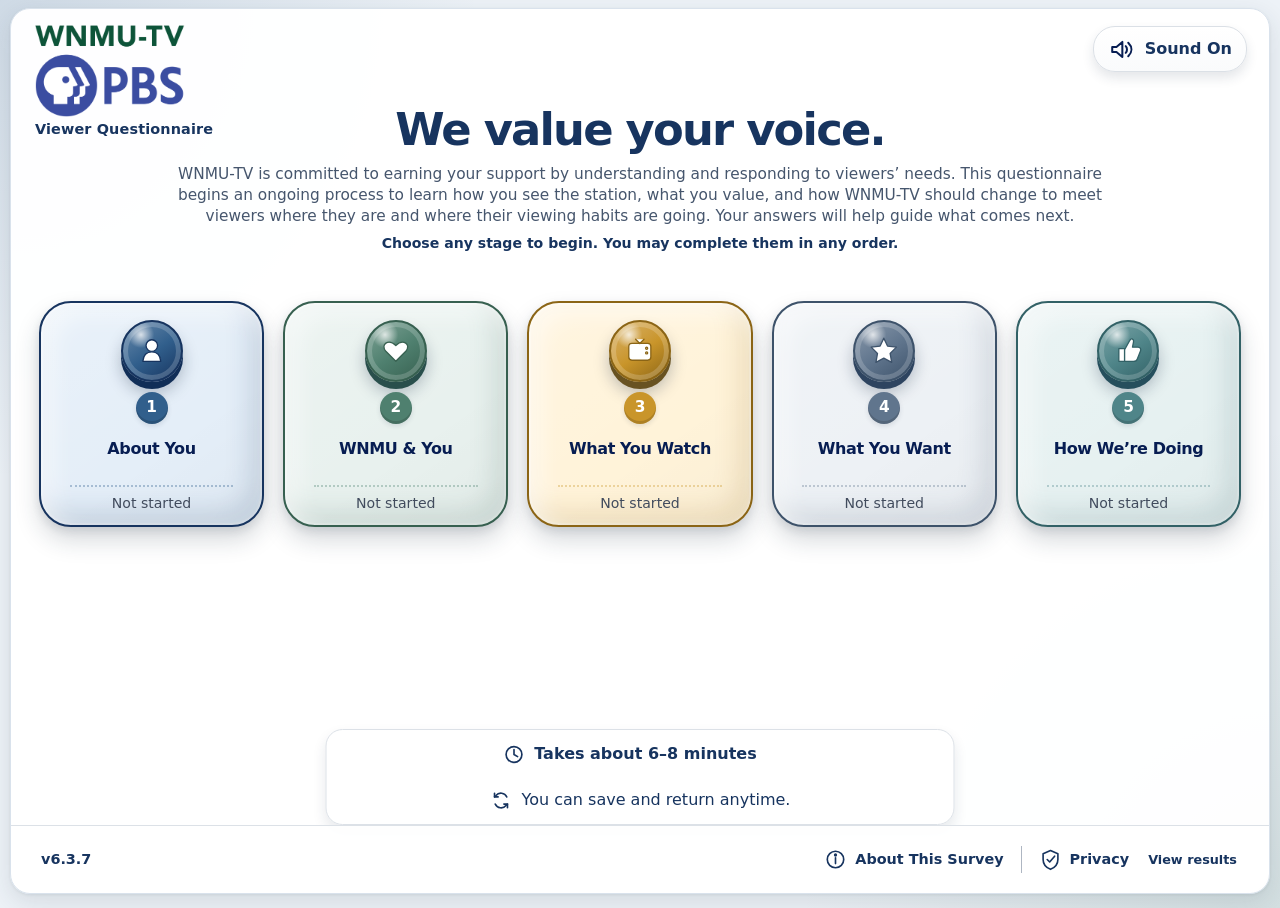
==== commit 5e3e2de8: "Prevent compact landing cards from overlapping intro" ====
--- a/index.html
+++ b/index.html
@@ -9,8 +9,8 @@
   <link rel="stylesheet" href="css/styles.css" />
   <link rel="stylesheet" href="css/questionnaire-revision.css" />
   <link rel="stylesheet" href="css/phone-layout.css" />
-  <link rel="stylesheet" href="css/stage-interface.css?v=6.3.6" />
-  <link rel="stylesheet" href="css/brand.css?v=6.3.6" />
+  <link rel="stylesheet" href="css/stage-interface.css?v=6.3.7" />
+  <link rel="stylesheet" href="css/brand.css?v=6.3.7" />
 </head>
 <body class="public-survey-page approved-stage-interface">
   <a class="skip-link" href="#stageHub">Skip to questionnaire stages</a>
@@ -149,7 +149,7 @@
     </section>
 
     <footer class="survey-frame-footer">
-      <div class="build-status"><span id="versionLabel">v6.3.6</span></div>
+      <div class="build-status"><span id="versionLabel">v6.3.7</span></div>
       <div class="footer-links">
         <button class="footer-link" type="button" data-dialog-open="aboutSurveyDialog">
           <svg viewBox="0 0 28 28" aria-hidden="true"><circle cx="14" cy="14" r="10" /><path d="M14 12v7" /><circle cx="14" cy="8.5" r="1" /></svg>
--- a/css/brand.css
+++ b/css/brand.css
@@ -145,7 +145,10 @@
   }
 
   .approved-stage-interface .survey-frame[data-view="hub"] .stage-hub {
-    top: 218px;
+    /* Keep the cards below the complete welcome copy when it wraps on
+       lower-resolution desktop displays. The compact layout has enough
+       unused space below the cards; do not reclaim it by overlapping text. */
+    top: 292px;
     right: 28px;
     left: 28px;
     gap: clamp(10px, 1.5vw, 20px);
@@ -210,7 +213,7 @@
 
   .approved-stage-interface .survey-frame[data-view="hub"][data-has-resume="true"] .resume-block,
   .approved-stage-interface .survey-frame[data-view="hub"] .submit-ready-panel {
-    top: 500px;
+    top: 566px;
   }
 }
 
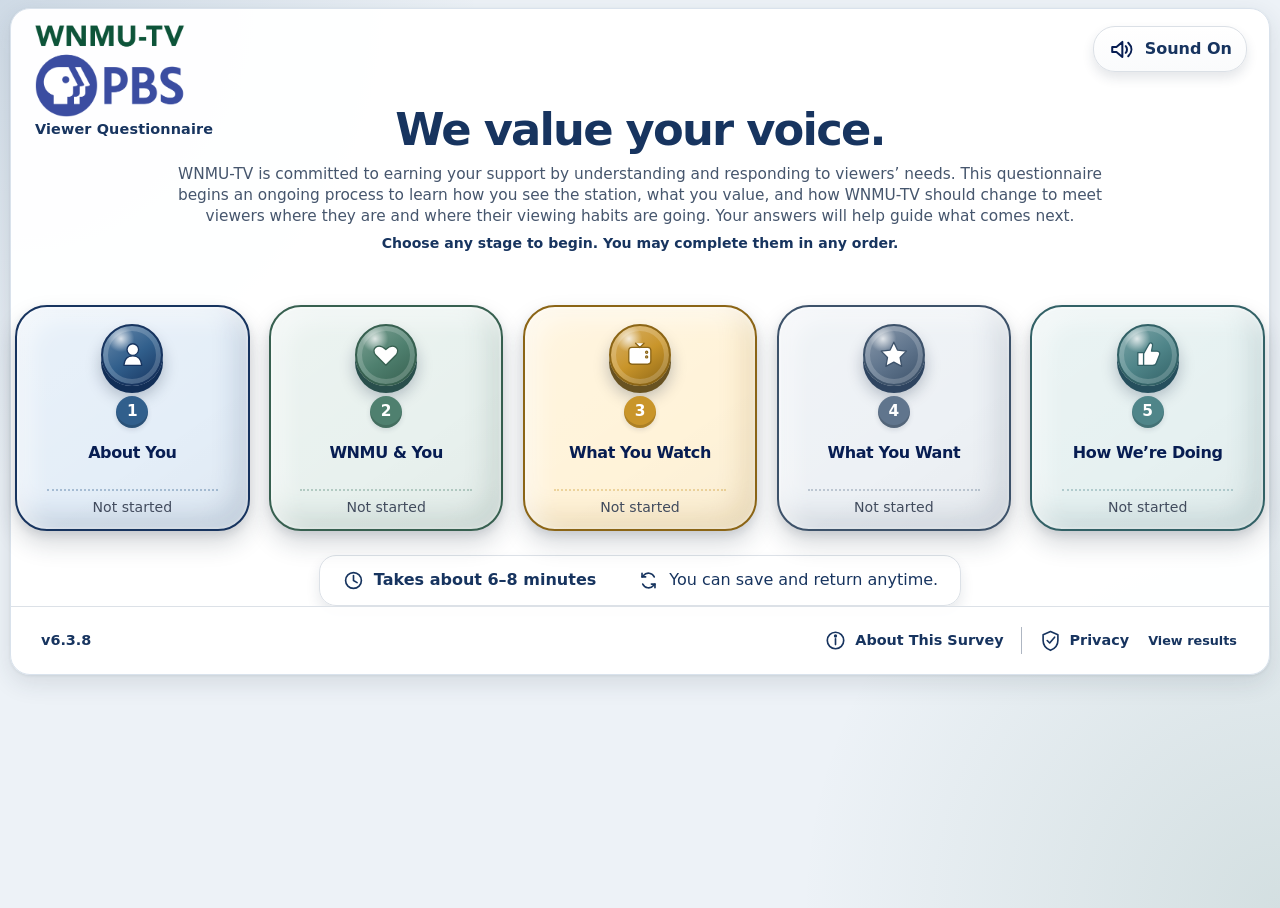
==== commit 06b1148a: "Fix landing flow and remove wasted height" ====
--- a/index.html
+++ b/index.html
@@ -9,8 +9,8 @@
   <link rel="stylesheet" href="css/styles.css" />
   <link rel="stylesheet" href="css/questionnaire-revision.css" />
   <link rel="stylesheet" href="css/phone-layout.css" />
-  <link rel="stylesheet" href="css/stage-interface.css?v=6.3.7" />
-  <link rel="stylesheet" href="css/brand.css?v=6.3.7" />
+  <link rel="stylesheet" href="css/stage-interface.css?v=6.3.8" />
+  <link rel="stylesheet" href="css/brand.css?v=6.3.8" />
 </head>
 <body class="public-survey-page approved-stage-interface">
   <a class="skip-link" href="#stageHub">Skip to questionnaire stages</a>
@@ -29,7 +29,66 @@
         <p class="lead">WNMU-TV is committed to earning your support by understanding and responding to viewers’ needs. This questionnaire begins an ongoing process to learn how you see the station, what you value, and how WNMU-TV should change to meet viewers where they are and where their viewing habits are going. Your answers will help guide what comes next.</p>
         <p class="welcome-instruction">Choose any stage to begin. You may complete them in any order.</p>
       </div>
+    </section>
 
+    <nav id="stageHub" class="stage-hub" aria-label="Questionnaire stages">
+        <button class="stage-card stage-blue" type="button" data-stage-id="about_you" data-status="not_started" style="--stage-progress:0%;">
+          <span class="stage-icon" aria-hidden="true">
+            <svg viewBox="0 0 64 64"><circle cx="32" cy="22" r="11" /><path d="M15 52c1-12 8-18 17-18s16 6 17 18z" /></svg>
+          </span>
+          <span class="stage-number">1</span>
+          <strong>About You</strong>
+          <span class="stage-divider" aria-hidden="true"></span>
+          <span class="stage-status">Not started</span>
+          <span class="stage-gray-sweep" aria-hidden="true"></span>
+        </button>
+
+        <button class="stage-card stage-green" type="button" data-stage-id="wnmu_you" data-status="not_started" style="--stage-progress:0%;">
+          <span class="stage-icon" aria-hidden="true">
+            <svg viewBox="0 0 64 64"><path d="M32 52 13 33C2 20 18 8 32 22 46 8 62 20 51 33z" /></svg>
+          </span>
+          <span class="stage-number">2</span>
+          <strong>WNMU &amp; You</strong>
+          <span class="stage-divider" aria-hidden="true"></span>
+          <span class="stage-status">Not started</span>
+          <span class="stage-gray-sweep" aria-hidden="true"></span>
+        </button>
+
+        <button class="stage-card stage-orange" type="button" data-stage-id="what_watch" data-status="not_started" style="--stage-progress:0%;">
+          <span class="stage-icon" aria-hidden="true">
+            <svg viewBox="0 0 64 64"><rect x="11" y="18" width="42" height="32" rx="6" /><path d="m24 10 8 8 8-8" /><circle cx="45" cy="27" r="2" /><circle cx="45" cy="36" r="2" /></svg>
+          </span>
+          <span class="stage-number">3</span>
+          <strong>What You Watch</strong>
+          <span class="stage-divider" aria-hidden="true"></span>
+          <span class="stage-status">Not started</span>
+          <span class="stage-gray-sweep" aria-hidden="true"></span>
+        </button>
+
+        <button class="stage-card stage-purple" type="button" data-stage-id="what_want" data-status="not_started" style="--stage-progress:0%;">
+          <span class="stage-icon" aria-hidden="true">
+            <svg viewBox="0 0 64 64"><path d="m32 8 7 15 17 2-12 12 3 17-15-8-15 8 3-17L8 25l17-2z" /></svg>
+          </span>
+          <span class="stage-number">4</span>
+          <strong>What You Want</strong>
+          <span class="stage-divider" aria-hidden="true"></span>
+          <span class="stage-status">Not started</span>
+          <span class="stage-gray-sweep" aria-hidden="true"></span>
+        </button>
+
+        <button class="stage-card stage-teal" type="button" data-stage-id="how_doing" data-status="not_started" style="--stage-progress:0%;">
+          <span class="stage-icon" aria-hidden="true">
+            <svg viewBox="0 0 64 64"><path d="M24 52H13V28h11z" /><path d="M24 30 34 12c3-5 8-2 7 3l-2 10h10c5 0 7 4 5 8l-6 15c-1 3-4 4-7 4H24z" /></svg>
+          </span>
+          <span class="stage-number">5</span>
+          <strong>How We’re Doing</strong>
+          <span class="stage-divider" aria-hidden="true"></span>
+          <span class="stage-status">Not started</span>
+          <span class="stage-gray-sweep" aria-hidden="true"></span>
+        </button>
+    </nav>
+
+    <section class="hub-support-panel app-panel" aria-label="Saved questionnaire details">
       <div id="resumeBlock" class="resume-block" hidden>
         <div>
           <strong>Your answers are saved.</strong>
@@ -53,63 +112,6 @@
         </span>
       </div>
     </section>
-
-    <nav id="stageHub" class="stage-hub" aria-label="Questionnaire stages">
-      <button class="stage-card stage-blue" type="button" data-stage-id="about_you" data-status="not_started" style="--stage-progress:0%;">
-        <span class="stage-icon" aria-hidden="true">
-          <svg viewBox="0 0 64 64"><circle cx="32" cy="22" r="11" /><path d="M15 52c1-12 8-18 17-18s16 6 17 18z" /></svg>
-        </span>
-        <span class="stage-number">1</span>
-        <strong>About You</strong>
-        <span class="stage-divider" aria-hidden="true"></span>
-        <span class="stage-status">Not started</span>
-        <span class="stage-gray-sweep" aria-hidden="true"></span>
-      </button>
-
-      <button class="stage-card stage-green" type="button" data-stage-id="wnmu_you" data-status="not_started" style="--stage-progress:0%;">
-        <span class="stage-icon" aria-hidden="true">
-          <svg viewBox="0 0 64 64"><path d="M32 52 13 33C2 20 18 8 32 22 46 8 62 20 51 33z" /></svg>
-        </span>
-        <span class="stage-number">2</span>
-        <strong>WNMU &amp; You</strong>
-        <span class="stage-divider" aria-hidden="true"></span>
-        <span class="stage-status">Not started</span>
-        <span class="stage-gray-sweep" aria-hidden="true"></span>
-      </button>
-
-      <button class="stage-card stage-orange" type="button" data-stage-id="what_watch" data-status="not_started" style="--stage-progress:0%;">
-        <span class="stage-icon" aria-hidden="true">
-          <svg viewBox="0 0 64 64"><rect x="11" y="18" width="42" height="32" rx="6" /><path d="m24 10 8 8 8-8" /><circle cx="45" cy="27" r="2" /><circle cx="45" cy="36" r="2" /></svg>
-        </span>
-        <span class="stage-number">3</span>
-        <strong>What You Watch</strong>
-        <span class="stage-divider" aria-hidden="true"></span>
-        <span class="stage-status">Not started</span>
-        <span class="stage-gray-sweep" aria-hidden="true"></span>
-      </button>
-
-      <button class="stage-card stage-purple" type="button" data-stage-id="what_want" data-status="not_started" style="--stage-progress:0%;">
-        <span class="stage-icon" aria-hidden="true">
-          <svg viewBox="0 0 64 64"><path d="m32 8 7 15 17 2-12 12 3 17-15-8-15 8 3-17L8 25l17-2z" /></svg>
-        </span>
-        <span class="stage-number">4</span>
-        <strong>What You Want</strong>
-        <span class="stage-divider" aria-hidden="true"></span>
-        <span class="stage-status">Not started</span>
-        <span class="stage-gray-sweep" aria-hidden="true"></span>
-      </button>
-
-      <button class="stage-card stage-teal" type="button" data-stage-id="how_doing" data-status="not_started" style="--stage-progress:0%;">
-        <span class="stage-icon" aria-hidden="true">
-          <svg viewBox="0 0 64 64"><path d="M24 52H13V28h11z" /><path d="M24 30 34 12c3-5 8-2 7 3l-2 10h10c5 0 7 4 5 8l-6 15c-1 3-4 4-7 4H24z" /></svg>
-        </span>
-        <span class="stage-number">5</span>
-        <strong>How We’re Doing</strong>
-        <span class="stage-divider" aria-hidden="true"></span>
-        <span class="stage-status">Not started</span>
-        <span class="stage-gray-sweep" aria-hidden="true"></span>
-      </button>
-    </nav>
 
     <section id="questionnairePanel" class="app-panel questionnaire-panel" hidden>
       <div class="questionnaire-toolbar">
@@ -149,7 +151,7 @@
     </section>
 
     <footer class="survey-frame-footer">
-      <div class="build-status"><span id="versionLabel">v6.3.7</span></div>
+      <div class="build-status"><span id="versionLabel">v6.3.8</span></div>
       <div class="footer-links">
         <button class="footer-link" type="button" data-dialog-open="aboutSurveyDialog">
           <svg viewBox="0 0 28 28" aria-hidden="true"><circle cx="14" cy="14" r="10" /><path d="M14 12v7" /><circle cx="14" cy="8.5" r="1" /></svg>
--- a/css/brand.css
+++ b/css/brand.css
@@ -72,24 +72,52 @@
   font-weight: 760;
 }
 
+.approved-stage-interface .hub-support-panel {
+  display: contents;
+}
+
+.approved-stage-interface .survey-frame:not([data-view="hub"]) .hub-support-panel {
+  display: none;
+}
+
 /* Roomy desktop landing layout. */
 @media (min-width: 901px) {
+  .approved-stage-interface .survey-frame[data-view="hub"] {
+    min-height: 0;
+  }
+
   .approved-stage-interface .survey-frame[data-view="hub"] .welcome-panel {
-    min-height: 830px;
+    min-height: 0;
+    padding: 126px 28px 30px;
   }
 
   .approved-stage-interface .survey-frame[data-view="hub"] .stage-hub {
-    top: 286px;
-  }
-
-  .approved-stage-interface .survey-frame[data-view="hub"][data-has-resume="true"] .welcome-panel,
-  .approved-stage-interface .survey-frame[data-view="hub"]:has(.submit-ready-panel:not([hidden])) .welcome-panel {
-    min-height: 1010px;
+    position: relative;
+    inset: auto;
+    margin: 34px 14px 0;
   }
 
   .approved-stage-interface .survey-frame[data-view="hub"][data-has-resume="true"] .resume-block,
   .approved-stage-interface .survey-frame[data-view="hub"] .submit-ready-panel {
-    top: 650px;
+    position: relative;
+    inset: auto;
+    width: min(880px, calc(100% - 28px));
+    margin: 32px auto 0;
+    transform: none;
+  }
+
+  .approved-stage-interface .survey-frame[data-view="hub"] .survey-facts {
+    position: relative;
+    inset: auto;
+    display: flex;
+    width: max-content;
+    max-width: 100%;
+    margin: 30px auto 0;
+    transform: none;
+  }
+
+  .approved-stage-interface .survey-frame[data-view="hub"] .survey-frame-footer {
+    position: relative;
   }
 }
 
@@ -124,8 +152,8 @@
   }
 
   .approved-stage-interface .survey-frame[data-view="hub"] .welcome-panel {
-    min-height: max(700px, calc(100vh - 16px));
-    padding: 96px 24px 102px;
+    min-height: 0;
+    padding: 96px 24px 24px;
   }
 
   .approved-stage-interface .welcome-panel h1 {
@@ -145,12 +173,7 @@
   }
 
   .approved-stage-interface .survey-frame[data-view="hub"] .stage-hub {
-    /* Keep the cards below the complete welcome copy when it wraps on
-       lower-resolution desktop displays. The compact layout has enough
-       unused space below the cards; do not reclaim it by overlapping text. */
-    top: 292px;
-    right: 28px;
-    left: 28px;
+    margin: 26px 4px 0;
     gap: clamp(10px, 1.5vw, 20px);
   }
 
@@ -189,8 +212,8 @@
     font-size: 0.88rem;
   }
 
-  .approved-stage-interface .survey-facts {
-    bottom: 68px;
+  .approved-stage-interface .survey-frame[data-view="hub"] .survey-facts {
+    margin-top: 24px;
     gap: 20px;
     padding: 11px 22px;
     border-radius: 17px;
@@ -206,14 +229,9 @@
     height: 23px;
   }
 
-  .approved-stage-interface .survey-frame[data-view="hub"][data-has-resume="true"] .welcome-panel,
-  .approved-stage-interface .survey-frame[data-view="hub"]:has(.submit-ready-panel:not([hidden])) .welcome-panel {
-    min-height: max(860px, calc(100vh - 16px));
-  }
-
   .approved-stage-interface .survey-frame[data-view="hub"][data-has-resume="true"] .resume-block,
   .approved-stage-interface .survey-frame[data-view="hub"] .submit-ready-panel {
-    top: 566px;
+    margin-top: 26px;
   }
 }
 
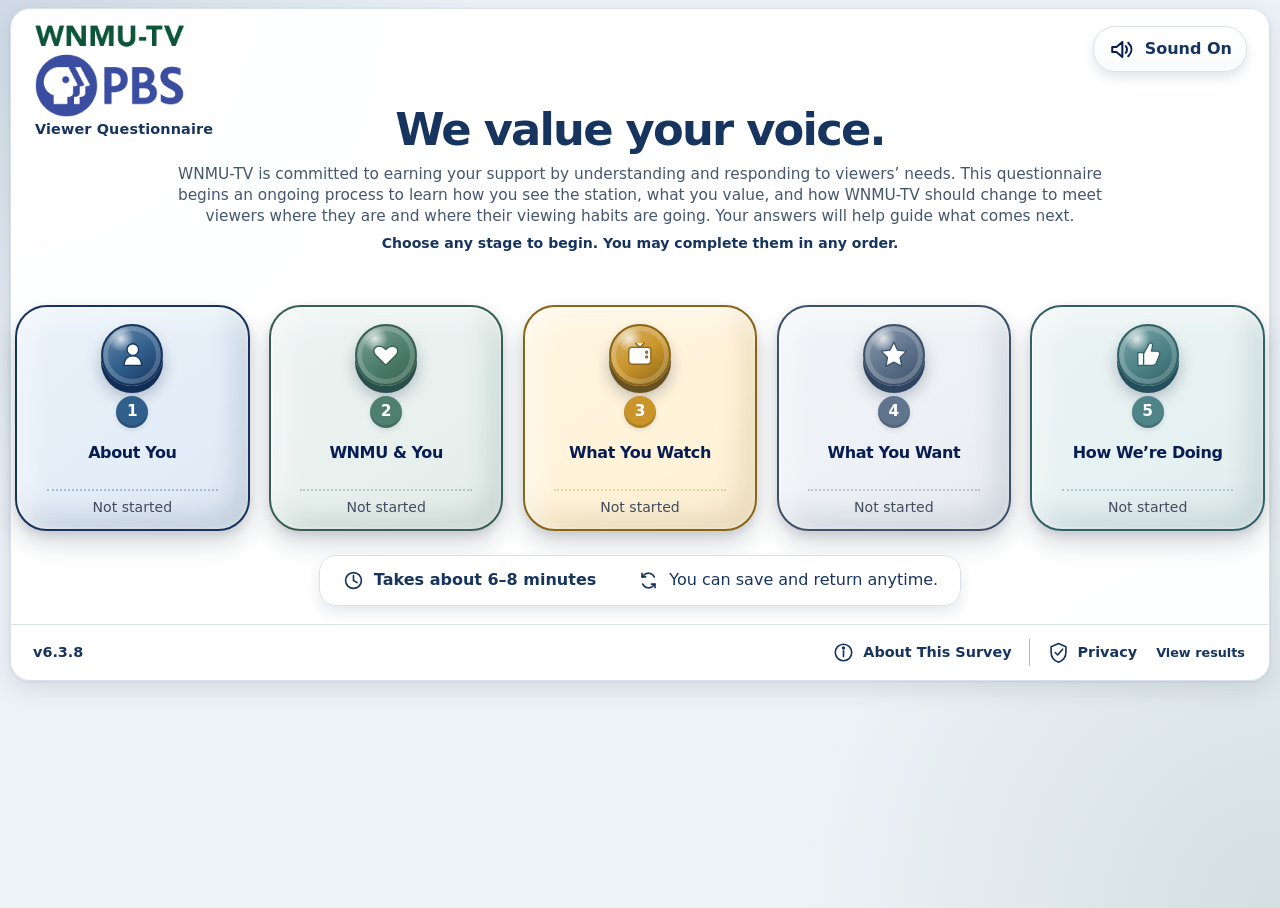
==== commit 5a56414a: "Fix calculated landing page flow" ====
--- a/index.html
+++ b/index.html
@@ -9,8 +9,8 @@
   <link rel="stylesheet" href="css/styles.css" />
   <link rel="stylesheet" href="css/questionnaire-revision.css" />
   <link rel="stylesheet" href="css/phone-layout.css" />
-  <link rel="stylesheet" href="css/stage-interface.css?v=6.3.8" />
-  <link rel="stylesheet" href="css/brand.css?v=6.3.8" />
+  <link rel="stylesheet" href="css/stage-interface.css?v=6.3.9" />
+  <link rel="stylesheet" href="css/brand.css?v=6.3.9" />
 </head>
 <body class="public-survey-page approved-stage-interface">
   <a class="skip-link" href="#stageHub">Skip to questionnaire stages</a>
@@ -151,7 +151,7 @@
     </section>
 
     <footer class="survey-frame-footer">
-      <div class="build-status"><span id="versionLabel">v6.3.8</span></div>
+      <div class="build-status"><span id="versionLabel">v6.3.9</span></div>
       <div class="footer-links">
         <button class="footer-link" type="button" data-dialog-open="aboutSurveyDialog">
           <svg viewBox="0 0 28 28" aria-hidden="true"><circle cx="14" cy="14" r="10" /><path d="M14 12v7" /><circle cx="14" cy="8.5" r="1" /></svg>
--- a/css/brand.css
+++ b/css/brand.css
@@ -83,16 +83,23 @@
 /* Roomy desktop landing layout. */
 @media (min-width: 901px) {
   .approved-stage-interface .survey-frame[data-view="hub"] {
+    display: flow-root;
+    height: auto;
     min-height: 0;
+    padding-bottom: 0;
   }
 
   .approved-stage-interface .survey-frame[data-view="hub"] .welcome-panel {
+    position: static;
+    display: block;
+    height: auto;
     min-height: 0;
     padding: 126px 28px 30px;
+    overflow: visible;
   }
 
   .approved-stage-interface .survey-frame[data-view="hub"] .stage-hub {
-    position: relative;
+    position: static;
     inset: auto;
     margin: 34px 14px 0;
   }
@@ -117,16 +124,23 @@
   }
 
   .approved-stage-interface .survey-frame[data-view="hub"] .survey-frame-footer {
-    position: relative;
+    position: static;
+    margin-top: 22px;
   }
 }
 
 /* Compact desktop: common office monitors and short laptop displays. */
 @media (min-width: 901px) and (max-width: 1400px),
        (min-width: 901px) and (max-height: 850px) {
-  .approved-stage-interface .survey-frame {
+  .approved-stage-interface .survey-frame:not([data-view="hub"]) {
     width: min(calc(100% - 20px), 1320px);
     min-height: calc(100vh - 16px);
+    margin: 8px auto;
+    border-radius: 20px;
+  }
+
+  .approved-stage-interface .survey-frame[data-view="hub"] {
+    width: min(calc(100% - 20px), 1320px);
     margin: 8px auto;
     border-radius: 20px;
   }
@@ -232,6 +246,12 @@
   .approved-stage-interface .survey-frame[data-view="hub"][data-has-resume="true"] .resume-block,
   .approved-stage-interface .survey-frame[data-view="hub"] .submit-ready-panel {
     margin-top: 26px;
+  }
+
+  .approved-stage-interface .survey-frame[data-view="hub"] .survey-frame-footer {
+    min-height: 56px;
+    margin-top: 18px;
+    padding: 10px 22px;
   }
 }
 
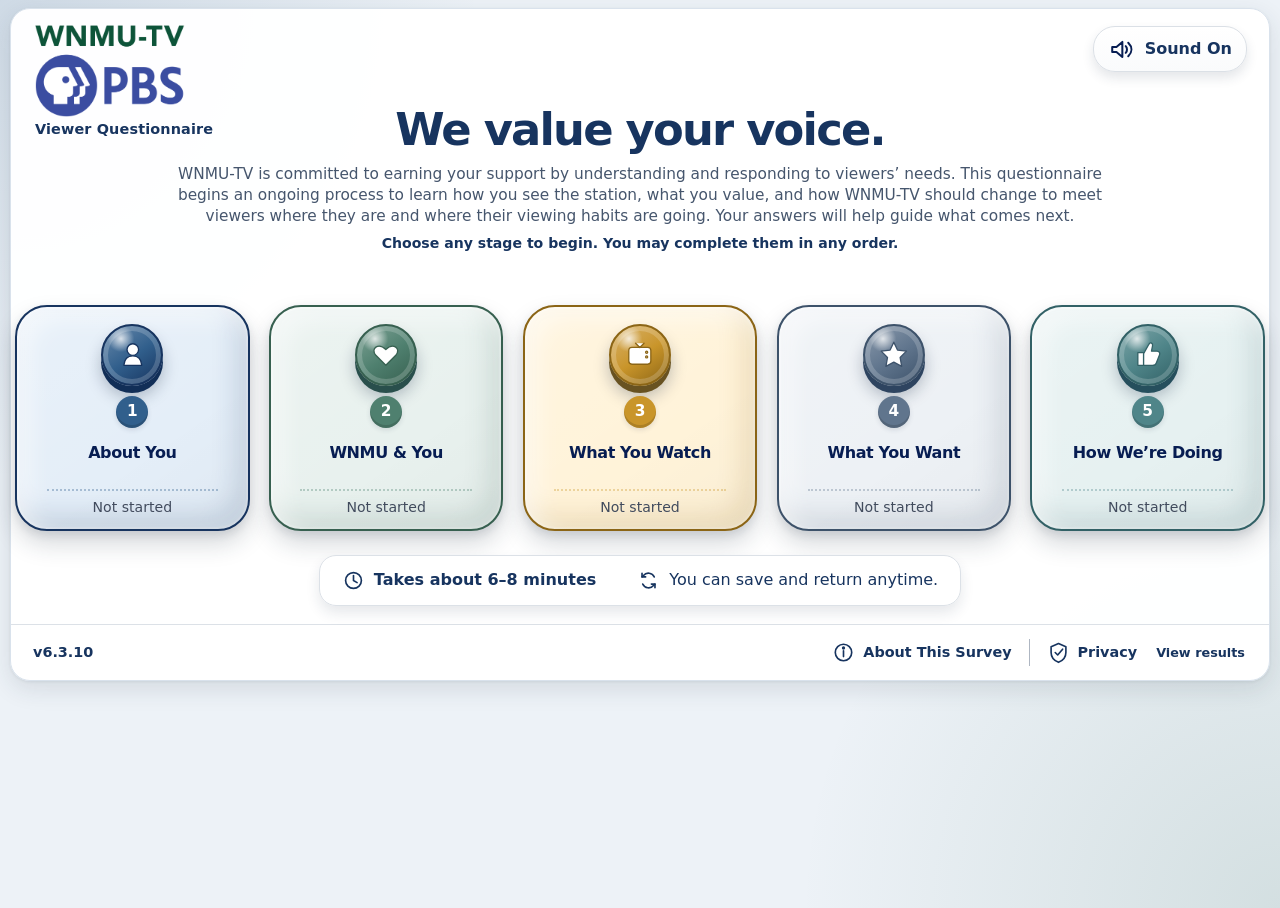
==== commit 7b46855b: "Stabilize landing layout after load" ====
--- a/index.html
+++ b/index.html
@@ -9,8 +9,8 @@
   <link rel="stylesheet" href="css/styles.css" />
   <link rel="stylesheet" href="css/questionnaire-revision.css" />
   <link rel="stylesheet" href="css/phone-layout.css" />
-  <link rel="stylesheet" href="css/stage-interface.css?v=6.3.9" />
-  <link rel="stylesheet" href="css/brand.css?v=6.3.9" />
+  <link rel="stylesheet" href="css/stage-interface.css?v=6.3.10" />
+  <link rel="stylesheet" href="css/brand.css?v=6.3.10" />
 </head>
 <body class="public-survey-page approved-stage-interface">
   <a class="skip-link" href="#stageHub">Skip to questionnaire stages</a>
@@ -151,7 +151,7 @@
     </section>
 
     <footer class="survey-frame-footer">
-      <div class="build-status"><span id="versionLabel">v6.3.9</span></div>
+      <div class="build-status"><span id="versionLabel">v6.3.10</span></div>
       <div class="footer-links">
         <button class="footer-link" type="button" data-dialog-open="aboutSurveyDialog">
           <svg viewBox="0 0 28 28" aria-hidden="true"><circle cx="14" cy="14" r="10" /><path d="M14 12v7" /><circle cx="14" cy="8.5" r="1" /></svg>
@@ -179,7 +179,7 @@
     <button class="button primary" type="button" data-dialog-close>Close</button>
   </dialog>
 
-  <script src="js/config.js?v=6.3.0-test"></script>
+  <script src="js/config.js?v=6.3.10-test"></script>
   <script src="js/questions.js?v=6.3.0-test"></script>
   <script src="js/storage.js?v=6.3.0-test"></script>
   <script src="js/stage-interface.js?v=6.3.0-test"></script>
--- a/css/brand.css
+++ b/css/brand.css
@@ -102,6 +102,31 @@
     position: static;
     inset: auto;
     margin: 34px 14px 0;
+    transition: none;
+  }
+
+  /*
+   * The landing layout must be stable on first paint. The shared stage styles
+   * animate their desktop-to-working-view size changes, but those same
+   * transitions also animate while the landing overrides settle after load.
+   * Keep the tactile button feedback; do not animate landing geometry.
+   */
+  .approved-stage-interface .survey-frame[data-view="hub"] .stage-card {
+    transition:
+      box-shadow 0.16s ease,
+      filter 0.16s ease,
+      transform 0.12s ease;
+  }
+
+  .approved-stage-interface .survey-frame[data-view="hub"] .stage-icon,
+  .approved-stage-interface .survey-frame[data-view="hub"] .stage-number,
+  .approved-stage-interface .survey-frame[data-view="hub"] .stage-card strong,
+  .approved-stage-interface .survey-frame[data-view="hub"] .stage-divider,
+  .approved-stage-interface .survey-frame[data-view="hub"] .stage-status,
+  .approved-stage-interface .survey-frame[data-view="hub"] .welcome-panel,
+  .approved-stage-interface .survey-frame[data-view="hub"] .survey-facts,
+  .approved-stage-interface .survey-frame[data-view="hub"] .survey-frame-footer {
+    transition: none;
   }
 
   .approved-stage-interface .survey-frame[data-view="hub"][data-has-resume="true"] .resume-block,
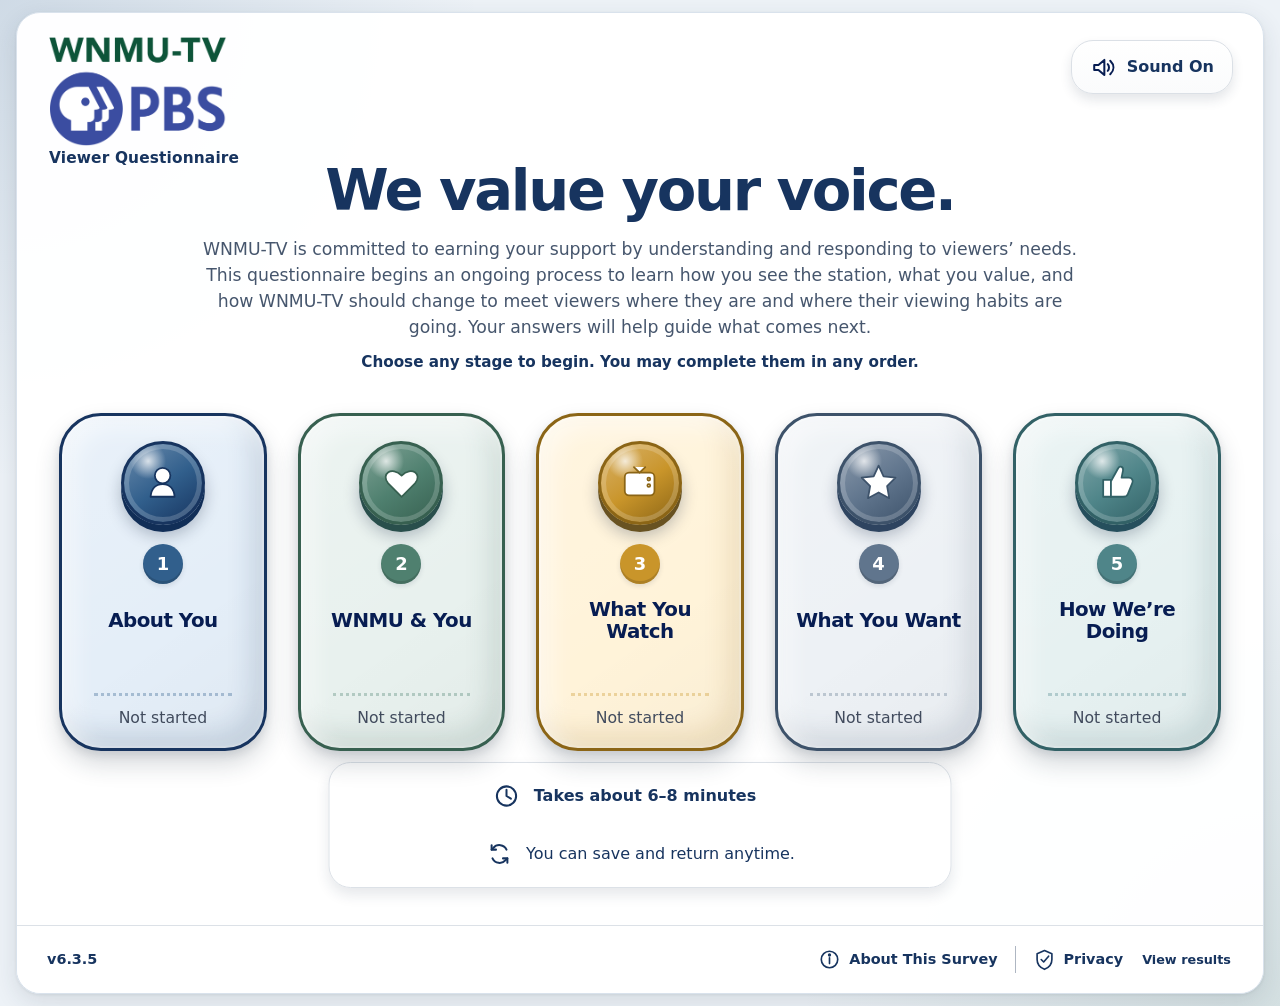
==== commit b0747cc6: "Restore stable landing page" ====
--- a/index.html
+++ b/index.html
@@ -9,8 +9,8 @@
   <link rel="stylesheet" href="css/styles.css" />
   <link rel="stylesheet" href="css/questionnaire-revision.css" />
   <link rel="stylesheet" href="css/phone-layout.css" />
-  <link rel="stylesheet" href="css/stage-interface.css?v=6.3.10" />
-  <link rel="stylesheet" href="css/brand.css?v=6.3.10" />
+  <link rel="stylesheet" href="css/stage-interface.css" />
+  <link rel="stylesheet" href="css/brand.css?v=thank-you-clean-20260721" />
 </head>
 <body class="public-survey-page approved-stage-interface">
   <a class="skip-link" href="#stageHub">Skip to questionnaire stages</a>
@@ -29,66 +29,7 @@
         <p class="lead">WNMU-TV is committed to earning your support by understanding and responding to viewers’ needs. This questionnaire begins an ongoing process to learn how you see the station, what you value, and how WNMU-TV should change to meet viewers where they are and where their viewing habits are going. Your answers will help guide what comes next.</p>
         <p class="welcome-instruction">Choose any stage to begin. You may complete them in any order.</p>
       </div>
-    </section>
 
-    <nav id="stageHub" class="stage-hub" aria-label="Questionnaire stages">
-        <button class="stage-card stage-blue" type="button" data-stage-id="about_you" data-status="not_started" style="--stage-progress:0%;">
-          <span class="stage-icon" aria-hidden="true">
-            <svg viewBox="0 0 64 64"><circle cx="32" cy="22" r="11" /><path d="M15 52c1-12 8-18 17-18s16 6 17 18z" /></svg>
-          </span>
-          <span class="stage-number">1</span>
-          <strong>About You</strong>
-          <span class="stage-divider" aria-hidden="true"></span>
-          <span class="stage-status">Not started</span>
-          <span class="stage-gray-sweep" aria-hidden="true"></span>
-        </button>
-
-        <button class="stage-card stage-green" type="button" data-stage-id="wnmu_you" data-status="not_started" style="--stage-progress:0%;">
-          <span class="stage-icon" aria-hidden="true">
-            <svg viewBox="0 0 64 64"><path d="M32 52 13 33C2 20 18 8 32 22 46 8 62 20 51 33z" /></svg>
-          </span>
-          <span class="stage-number">2</span>
-          <strong>WNMU &amp; You</strong>
-          <span class="stage-divider" aria-hidden="true"></span>
-          <span class="stage-status">Not started</span>
-          <span class="stage-gray-sweep" aria-hidden="true"></span>
-        </button>
-
-        <button class="stage-card stage-orange" type="button" data-stage-id="what_watch" data-status="not_started" style="--stage-progress:0%;">
-          <span class="stage-icon" aria-hidden="true">
-            <svg viewBox="0 0 64 64"><rect x="11" y="18" width="42" height="32" rx="6" /><path d="m24 10 8 8 8-8" /><circle cx="45" cy="27" r="2" /><circle cx="45" cy="36" r="2" /></svg>
-          </span>
-          <span class="stage-number">3</span>
-          <strong>What You Watch</strong>
-          <span class="stage-divider" aria-hidden="true"></span>
-          <span class="stage-status">Not started</span>
-          <span class="stage-gray-sweep" aria-hidden="true"></span>
-        </button>
-
-        <button class="stage-card stage-purple" type="button" data-stage-id="what_want" data-status="not_started" style="--stage-progress:0%;">
-          <span class="stage-icon" aria-hidden="true">
-            <svg viewBox="0 0 64 64"><path d="m32 8 7 15 17 2-12 12 3 17-15-8-15 8 3-17L8 25l17-2z" /></svg>
-          </span>
-          <span class="stage-number">4</span>
-          <strong>What You Want</strong>
-          <span class="stage-divider" aria-hidden="true"></span>
-          <span class="stage-status">Not started</span>
-          <span class="stage-gray-sweep" aria-hidden="true"></span>
-        </button>
-
-        <button class="stage-card stage-teal" type="button" data-stage-id="how_doing" data-status="not_started" style="--stage-progress:0%;">
-          <span class="stage-icon" aria-hidden="true">
-            <svg viewBox="0 0 64 64"><path d="M24 52H13V28h11z" /><path d="M24 30 34 12c3-5 8-2 7 3l-2 10h10c5 0 7 4 5 8l-6 15c-1 3-4 4-7 4H24z" /></svg>
-          </span>
-          <span class="stage-number">5</span>
-          <strong>How We’re Doing</strong>
-          <span class="stage-divider" aria-hidden="true"></span>
-          <span class="stage-status">Not started</span>
-          <span class="stage-gray-sweep" aria-hidden="true"></span>
-        </button>
-    </nav>
-
-    <section class="hub-support-panel app-panel" aria-label="Saved questionnaire details">
       <div id="resumeBlock" class="resume-block" hidden>
         <div>
           <strong>Your answers are saved.</strong>
@@ -112,6 +53,63 @@
         </span>
       </div>
     </section>
+
+    <nav id="stageHub" class="stage-hub" aria-label="Questionnaire stages">
+      <button class="stage-card stage-blue" type="button" data-stage-id="about_you" data-status="not_started" style="--stage-progress:0%;">
+        <span class="stage-icon" aria-hidden="true">
+          <svg viewBox="0 0 64 64"><circle cx="32" cy="22" r="11" /><path d="M15 52c1-12 8-18 17-18s16 6 17 18z" /></svg>
+        </span>
+        <span class="stage-number">1</span>
+        <strong>About You</strong>
+        <span class="stage-divider" aria-hidden="true"></span>
+        <span class="stage-status">Not started</span>
+        <span class="stage-gray-sweep" aria-hidden="true"></span>
+      </button>
+
+      <button class="stage-card stage-green" type="button" data-stage-id="wnmu_you" data-status="not_started" style="--stage-progress:0%;">
+        <span class="stage-icon" aria-hidden="true">
+          <svg viewBox="0 0 64 64"><path d="M32 52 13 33C2 20 18 8 32 22 46 8 62 20 51 33z" /></svg>
+        </span>
+        <span class="stage-number">2</span>
+        <strong>WNMU &amp; You</strong>
+        <span class="stage-divider" aria-hidden="true"></span>
+        <span class="stage-status">Not started</span>
+        <span class="stage-gray-sweep" aria-hidden="true"></span>
+      </button>
+
+      <button class="stage-card stage-orange" type="button" data-stage-id="what_watch" data-status="not_started" style="--stage-progress:0%;">
+        <span class="stage-icon" aria-hidden="true">
+          <svg viewBox="0 0 64 64"><rect x="11" y="18" width="42" height="32" rx="6" /><path d="m24 10 8 8 8-8" /><circle cx="45" cy="27" r="2" /><circle cx="45" cy="36" r="2" /></svg>
+        </span>
+        <span class="stage-number">3</span>
+        <strong>What You Watch</strong>
+        <span class="stage-divider" aria-hidden="true"></span>
+        <span class="stage-status">Not started</span>
+        <span class="stage-gray-sweep" aria-hidden="true"></span>
+      </button>
+
+      <button class="stage-card stage-purple" type="button" data-stage-id="what_want" data-status="not_started" style="--stage-progress:0%;">
+        <span class="stage-icon" aria-hidden="true">
+          <svg viewBox="0 0 64 64"><path d="m32 8 7 15 17 2-12 12 3 17-15-8-15 8 3-17L8 25l17-2z" /></svg>
+        </span>
+        <span class="stage-number">4</span>
+        <strong>What You Want</strong>
+        <span class="stage-divider" aria-hidden="true"></span>
+        <span class="stage-status">Not started</span>
+        <span class="stage-gray-sweep" aria-hidden="true"></span>
+      </button>
+
+      <button class="stage-card stage-teal" type="button" data-stage-id="how_doing" data-status="not_started" style="--stage-progress:0%;">
+        <span class="stage-icon" aria-hidden="true">
+          <svg viewBox="0 0 64 64"><path d="M24 52H13V28h11z" /><path d="M24 30 34 12c3-5 8-2 7 3l-2 10h10c5 0 7 4 5 8l-6 15c-1 3-4 4-7 4H24z" /></svg>
+        </span>
+        <span class="stage-number">5</span>
+        <strong>How We’re Doing</strong>
+        <span class="stage-divider" aria-hidden="true"></span>
+        <span class="stage-status">Not started</span>
+        <span class="stage-gray-sweep" aria-hidden="true"></span>
+      </button>
+    </nav>
 
     <section id="questionnairePanel" class="app-panel questionnaire-panel" hidden>
       <div class="questionnaire-toolbar">
@@ -151,7 +149,7 @@
     </section>
 
     <footer class="survey-frame-footer">
-      <div class="build-status"><span id="versionLabel">v6.3.10</span></div>
+      <div class="build-status"><span id="versionLabel">v6.3.5</span></div>
       <div class="footer-links">
         <button class="footer-link" type="button" data-dialog-open="aboutSurveyDialog">
           <svg viewBox="0 0 28 28" aria-hidden="true"><circle cx="14" cy="14" r="10" /><path d="M14 12v7" /><circle cx="14" cy="8.5" r="1" /></svg>
@@ -179,7 +177,7 @@
     <button class="button primary" type="button" data-dialog-close>Close</button>
   </dialog>
 
-  <script src="js/config.js?v=6.3.10-test"></script>
+  <script src="js/config.js?v=6.3.0-test"></script>
   <script src="js/questions.js?v=6.3.0-test"></script>
   <script src="js/storage.js?v=6.3.0-test"></script>
   <script src="js/stage-interface.js?v=6.3.0-test"></script>
--- a/css/stage-interface.css
+++ b/css/stage-interface.css
@@ -146,7 +146,7 @@
   isolation: isolate;
   display: flex;
   min-width: 0;
-  height: 286px;
+  height: 338px;
   align-items: center;
   flex-direction: column;
   justify-content: flex-start;
@@ -883,13 +883,13 @@
   }
 
   .approved-stage-interface .welcome-panel {
-    min-height: 820px;
-    padding: 126px 28px 118px;
+    min-height: 850px;
+    padding: 145px 28px 135px;
   }
 
   .approved-stage-interface .stage-hub {
     position: absolute;
-    top: 276px;
+    top: 292px;
     right: 42px;
     left: 42px;
   }
@@ -897,7 +897,7 @@
   .approved-stage-interface .survey-facts {
     position: absolute;
     right: 50%;
-    bottom: 88px;
+    bottom: 105px;
     transform: translateX(50%);
   }
 
--- a/css/brand.css
+++ b/css/brand.css
@@ -72,211 +72,24 @@
   font-weight: 760;
 }
 
-.approved-stage-interface .hub-support-panel {
-  display: contents;
-}
-
-.approved-stage-interface .survey-frame:not([data-view="hub"]) .hub-support-panel {
-  display: none;
-}
-
-/* Roomy desktop landing layout. */
+/* The fuller landing introduction needs its own measured vertical space. */
 @media (min-width: 901px) {
-  .approved-stage-interface .survey-frame[data-view="hub"] {
-    display: flow-root;
-    height: auto;
-    min-height: 0;
-    padding-bottom: 0;
-  }
-
   .approved-stage-interface .survey-frame[data-view="hub"] .welcome-panel {
-    position: static;
-    display: block;
-    height: auto;
-    min-height: 0;
-    padding: 126px 28px 30px;
-    overflow: visible;
+    min-height: 980px;
   }
 
   .approved-stage-interface .survey-frame[data-view="hub"] .stage-hub {
-    position: static;
-    inset: auto;
-    margin: 34px 14px 0;
-    transition: none;
-  }
-
-  /*
-   * The landing layout must be stable on first paint. The shared stage styles
-   * animate their desktop-to-working-view size changes, but those same
-   * transitions also animate while the landing overrides settle after load.
-   * Keep the tactile button feedback; do not animate landing geometry.
-   */
-  .approved-stage-interface .survey-frame[data-view="hub"] .stage-card {
-    transition:
-      box-shadow 0.16s ease,
-      filter 0.16s ease,
-      transform 0.12s ease;
-  }
-
-  .approved-stage-interface .survey-frame[data-view="hub"] .stage-icon,
-  .approved-stage-interface .survey-frame[data-view="hub"] .stage-number,
-  .approved-stage-interface .survey-frame[data-view="hub"] .stage-card strong,
-  .approved-stage-interface .survey-frame[data-view="hub"] .stage-divider,
-  .approved-stage-interface .survey-frame[data-view="hub"] .stage-status,
-  .approved-stage-interface .survey-frame[data-view="hub"] .welcome-panel,
-  .approved-stage-interface .survey-frame[data-view="hub"] .survey-facts,
-  .approved-stage-interface .survey-frame[data-view="hub"] .survey-frame-footer {
-    transition: none;
+    top: 400px;
+  }
+
+  .approved-stage-interface .survey-frame[data-view="hub"][data-has-resume="true"] .welcome-panel,
+  .approved-stage-interface .survey-frame[data-view="hub"]:has(.submit-ready-panel:not([hidden])) .welcome-panel {
+    min-height: 1180px;
   }
 
   .approved-stage-interface .survey-frame[data-view="hub"][data-has-resume="true"] .resume-block,
   .approved-stage-interface .survey-frame[data-view="hub"] .submit-ready-panel {
-    position: relative;
-    inset: auto;
-    width: min(880px, calc(100% - 28px));
-    margin: 32px auto 0;
-    transform: none;
-  }
-
-  .approved-stage-interface .survey-frame[data-view="hub"] .survey-facts {
-    position: relative;
-    inset: auto;
-    display: flex;
-    width: max-content;
-    max-width: 100%;
-    margin: 30px auto 0;
-    transform: none;
-  }
-
-  .approved-stage-interface .survey-frame[data-view="hub"] .survey-frame-footer {
-    position: static;
-    margin-top: 22px;
-  }
-}
-
-/* Compact desktop: common office monitors and short laptop displays. */
-@media (min-width: 901px) and (max-width: 1400px),
-       (min-width: 901px) and (max-height: 850px) {
-  .approved-stage-interface .survey-frame:not([data-view="hub"]) {
-    width: min(calc(100% - 20px), 1320px);
-    min-height: calc(100vh - 16px);
-    margin: 8px auto;
-    border-radius: 20px;
-  }
-
-  .approved-stage-interface .survey-frame[data-view="hub"] {
-    width: min(calc(100% - 20px), 1320px);
-    margin: 8px auto;
-    border-radius: 20px;
-  }
-
-  .approved-stage-interface .brand-block {
-    top: 16px;
-    left: 24px;
-  }
-
-  .approved-stage-interface .brand-logo {
-    width: min(150px, 34vw);
-  }
-
-  .approved-stage-interface .brand-block .wordmark-sub {
-    font-size: 0.9rem;
-  }
-
-  .approved-stage-interface .sound-toggle {
-    top: 17px;
-    right: 22px;
-    min-height: 46px;
-    padding: 8px 14px;
-  }
-
-  .approved-stage-interface .survey-frame[data-view="hub"] .welcome-panel {
-    min-height: 0;
-    padding: 96px 24px 24px;
-  }
-
-  .approved-stage-interface .welcome-panel h1 {
-    margin-bottom: 8px;
-    font-size: clamp(2.15rem, 3.5vw, 3rem);
-  }
-
-  .approved-stage-interface .welcome-panel .lead {
-    max-width: 960px;
-    font-size: clamp(0.96rem, 1.2vw, 1.08rem);
-    line-height: 1.38;
-  }
-
-  .approved-stage-interface .welcome-instruction {
-    margin-top: 6px;
-    font-size: 0.88rem;
-  }
-
-  .approved-stage-interface .survey-frame[data-view="hub"] .stage-hub {
-    margin: 26px 4px 0;
-    gap: clamp(10px, 1.5vw, 20px);
-  }
-
-  .approved-stage-interface .survey-frame[data-view="hub"] .stage-card {
-    --card-radius: 32px;
-    height: 226px;
-    padding: 17px 12px 15px;
-    border-width: 2px;
-  }
-
-  .approved-stage-interface .survey-frame[data-view="hub"] .stage-icon {
-    width: 62px;
-    height: 62px;
-    margin-bottom: 10px;
-    border-width: 2px;
-  }
-
-  .approved-stage-interface .survey-frame[data-view="hub"] .stage-number {
-    width: 32px;
-    height: 32px;
-    margin-bottom: 7px;
-    font-size: 0.96rem;
-  }
-
-  .approved-stage-interface .survey-frame[data-view="hub"] .stage-card strong {
-    min-height: 36px;
-    font-size: clamp(0.88rem, 1.25vw, 1.08rem);
-  }
-
-  .approved-stage-interface .survey-frame[data-view="hub"] .stage-divider {
-    margin-bottom: 9px;
-    border-top-width: 2px;
-  }
-
-  .approved-stage-interface .survey-frame[data-view="hub"] .stage-status {
-    font-size: 0.88rem;
-  }
-
-  .approved-stage-interface .survey-frame[data-view="hub"] .survey-facts {
-    margin-top: 24px;
-    gap: 20px;
-    padding: 11px 22px;
-    border-radius: 17px;
-  }
-
-  .approved-stage-interface .survey-fact {
-    gap: 9px;
-    font-size: 0.9rem;
-  }
-
-  .approved-stage-interface .survey-fact svg {
-    width: 23px;
-    height: 23px;
-  }
-
-  .approved-stage-interface .survey-frame[data-view="hub"][data-has-resume="true"] .resume-block,
-  .approved-stage-interface .survey-frame[data-view="hub"] .submit-ready-panel {
-    margin-top: 26px;
-  }
-
-  .approved-stage-interface .survey-frame[data-view="hub"] .survey-frame-footer {
-    min-height: 56px;
-    margin-top: 18px;
-    padding: 10px 22px;
+    top: 780px;
   }
 }
 
@@ -392,4 +205,4 @@
   .approved-stage-interface .paired-role-row h3 {
     font-size: 1rem;
   }
-}
+}
